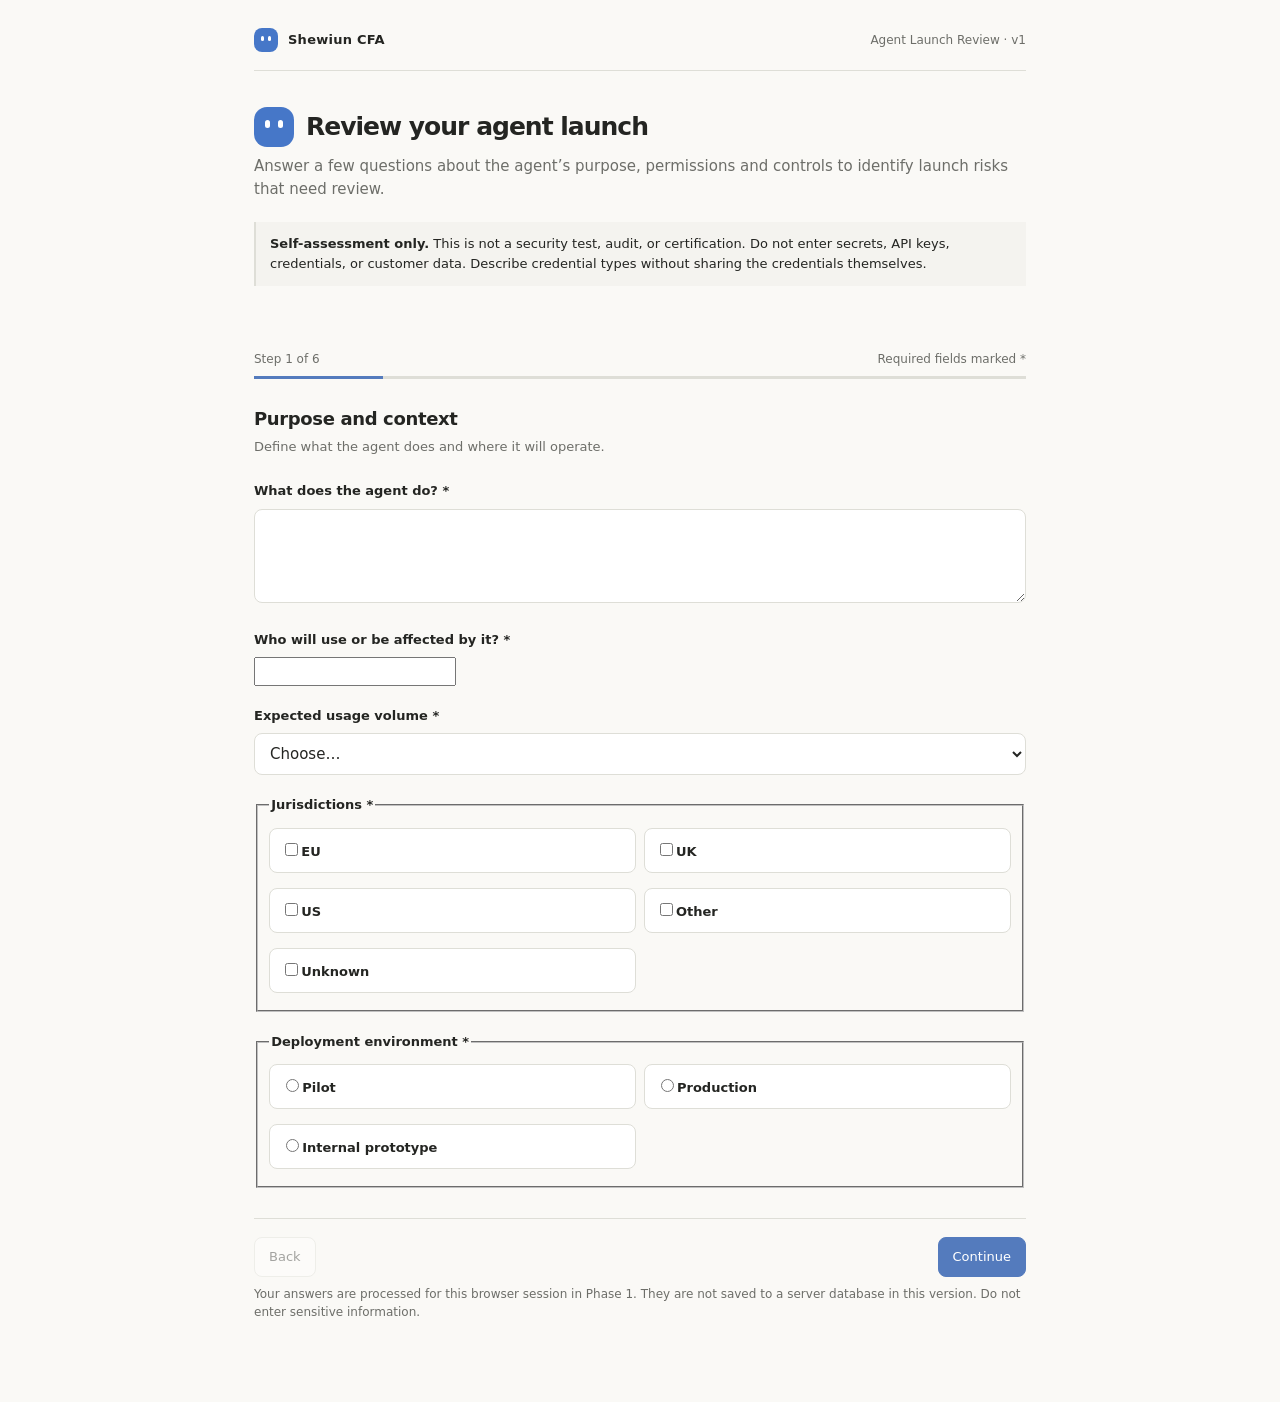
==== static/agent-launch.html @ be4f8603 "Warn review users when results are stored ephemerally" ====
<!doctype html>
<html lang="en">
<head>
<meta charset="utf-8"><meta name="viewport" content="width=device-width,initial-scale=1">
<meta name="robots" content="noindex,nofollow">
<meta name="theme-color" content="#faf9f6">
<title>Agent Launch Review — Shewiun CFA</title>
<style>
:root{color-scheme:light dark;--bg:#faf9f6;--surface:#fff;--surface-2:#f4f3ef;--text:#242522;--muted:#6d6e69;--line:#deded7;--accent:#547bbd;--danger:#9c3939;--radius:10px;--space:4px}
@media(prefers-color-scheme:dark){:root{--bg:#171715;--surface:#20201e;--surface-2:#282825;--text:#f0efe9;--muted:#b5b4ac;--line:#3d3d38;--accent:#8aa9e3;--danger:#f09b9b;color-scheme:dark}}
*{box-sizing:border-box}body{margin:0;background:var(--bg);color:var(--text);font:15px/1.55 Inter,ui-sans-serif,system-ui,-apple-system,sans-serif}button,input,textarea,select{font:inherit}button{cursor:pointer}a{color:inherit}.page{max-width:820px;margin:0 auto;padding:28px 24px 72px}.top{display:flex;align-items:center;justify-content:space-between;border-bottom:1px solid var(--line);padding-bottom:18px}.brand{display:flex;gap:10px;align-items:center;text-decoration:none;font-size:13px;font-weight:600;letter-spacing:.02em}.mark{width:24px;height:24px;border-radius:8px;background:#4677c8;position:relative;display:inline-block}.mark:before,.mark:after{content:"";position:absolute;top:8px;width:3px;height:5px;background:#fff;border-radius:2px}.mark:before{left:7px}.mark:after{right:7px}.top small{color:var(--muted);font-size:12px}.intro{padding:36px 0 24px}.title-row{display:flex;align-items:center;gap:12px}.mascot{width:40px;height:40px;flex:0 0 auto;background:#4677c8;border-radius:13px;position:relative}.mascot:before,.mascot:after{content:"";position:absolute;top:13px;width:5px;height:8px;background:white;border-radius:4px}.mascot:before{left:11px}.mascot:after{right:11px}h1{font-size:25px;line-height:1.2;letter-spacing:-.04em;font-weight:550;margin:0}p{margin:8px 0;color:var(--muted)}.notice{margin:20px 0;padding:12px 14px;background:var(--surface-2);border-left:2px solid var(--line);font-size:13px}.step-meta{display:flex;justify-content:space-between;gap:12px;color:var(--muted);font-size:12px;margin:20px 0 8px}.track{height:3px;background:var(--line);margin-bottom:26px}.track span{display:block;height:100%;width:16.66%;background:var(--accent);transition:width .16s ease-out}.form-step{display:none}.form-step.active{display:block}.form-step h2{font-size:18px;font-weight:550;letter-spacing:-.02em;margin:0 0 4px}.step-desc{font-size:13px;margin:0 0 24px}.field{margin:0 0 20px}.field label,.field legend{display:block;font-size:13px;font-weight:550;margin-bottom:7px}.required{color:var(--muted);font-size:11px;font-weight:400}.field input[type=text],.field input[type=date],.field textarea,.field select,.tool-row input,.tool-row select{width:100%;border:1px solid var(--line);border-radius:8px;background:var(--surface);color:var(--text);padding:10px 11px;outline:none}.field textarea{min-height:94px;resize:vertical}.field input:focus,.field textarea:focus,.field select:focus,.tool-row input:focus,.tool-row select:focus{border-color:var(--accent);box-shadow:0 0 0 2px color-mix(in srgb,var(--accent) 22%,transparent)}.choices{display:grid;grid-template-columns:repeat(2,minmax(0,1fr));gap:8px}.choice{display:flex;gap:9px;align-items:flex-start;padding:10px 11px;border:1px solid var(--line);border-radius:8px;background:var(--surface);font-size:13px}.choice input{accent-color:var(--accent);margin-top:4px}.hint{font-size:12px;color:var(--muted);margin-top:6px}.tool-row{display:grid;grid-template-columns:1.2fr .8fr 1fr 1fr auto;gap:7px;margin:8px 0}.tool-row button{border:1px solid var(--line);border-radius:8px;background:var(--surface-2);padding:0 10px;color:var(--muted)}.add-tool{border:1px solid var(--line);background:transparent;border-radius:8px;padding:8px 12px;font-size:13px}.actions{display:flex;justify-content:space-between;gap:10px;border-top:1px solid var(--line);padding-top:18px;margin-top:30px}.btn{border:1px solid var(--line);border-radius:8px;padding:9px 14px;background:var(--surface);color:var(--text);font-size:13px}.btn.primary{background:var(--accent);border-color:var(--accent);color:white}.btn:disabled{opacity:.4;cursor:not-allowed}.result{margin-top:24px}.result h2{font-size:19px}.finding{padding:14px 0;border-bottom:1px solid var(--line)}.finding h3{font-size:14px;font-weight:600;margin:0}.severity{display:inline-block;margin-right:8px;text-transform:uppercase;font:11px ui-monospace,monospace;color:var(--muted)}.severity.critical,.severity.high{color:var(--danger)}.finding p{font-size:13px}.smallprint{font-size:12px}.warning{color:var(--danger);font-size:12px;margin-top:8px}.hidden{display:none!important}:focus-visible{outline:2px solid var(--accent);outline-offset:3px}@media(max-width:640px){.page{padding:18px 16px 48px}.choices{grid-template-columns:1fr}.tool-row{grid-template-columns:1fr 1fr}.tool-row button{min-height:38px}h1{font-size:22px}}@media(prefers-reduced-motion:reduce){*,*:before,*:after{transition:none!important;animation:none!important}}

.memo-section{padding:18px 0;border-top:1px solid var(--line,#dedbd5);margin-top:10px}
.memo-section h3{font-size:16px;font-weight:600;margin:0 0 10px}
.memo-section p,.memo-section li{line-height:1.65}
.memo-section details{padding:10px 0;border-top:1px solid var(--line,#dedbd5)}
.memo-section summary{cursor:pointer;font-weight:500}
.verdict{font-size:19px;padding:14px 0;border-bottom:1px solid var(--line,#dedbd5)}
#result input[readonly]{width:100%;margin-top:6px}
</style>
</head>
<body>
<main class="page">
<header class="top"><a class="brand" href="/"><span class="mark" aria-hidden="true"></span><span>Shewiun CFA</span></a><small>Agent Launch Review · v1</small></header>
<section class="intro">
<div class="title-row"><span class="mascot" aria-hidden="true"></span><h1>Review your agent launch</h1></div>
<p>Answer a few questions about the agent’s purpose, permissions and controls to identify launch risks that need review.</p>
<div class="notice"><strong>Self-assessment only.</strong> This is not a security test, audit, or certification. Do not enter secrets, API keys, credentials, or customer data. Describe credential types without sharing the credentials themselves.</div>
</section>
<div class="step-meta"><span id="step-label">Step 1 of 6</span><span>Required fields marked *</span></div><div class="track"><span id="progress"></span></div>
<form id="review-form" novalidate>
<section class="form-step active" data-step="0"><h2>Purpose and context</h2><p class="step-desc">Define what the agent does and where it will operate.</p>
<div class="field"><label for="purpose">What does the agent do? *</label><textarea id="purpose" name="purpose" required maxlength="2000"></textarea></div>
<div class="field"><label for="user_group">Who will use or be affected by it? *</label><input id="user_group" name="user_group" required maxlength="500"></div>
<div class="field"><label for="volume">Expected usage volume *</label><select id="volume" name="volume" required><option value="">Choose…</option><option>Low (under 100 actions/day)</option><option>Medium (100–10,000 actions/day)</option><option>High (over 10,000 actions/day)</option><option>Unknown</option></select></div>
<div class="field"><fieldset><legend>Jurisdictions *</legend><div class="choices"><label class="choice"><input type="checkbox" name="jurisdictions" value="EU">EU</label><label class="choice"><input type="checkbox" name="jurisdictions" value="UK">UK</label><label class="choice"><input type="checkbox" name="jurisdictions" value="US">US</label><label class="choice"><input type="checkbox" name="jurisdictions" value="Other">Other</label><label class="choice"><input type="checkbox" name="jurisdictions" value="Unknown">Unknown</label></div></fieldset></div>
<div class="field"><fieldset><legend>Deployment environment *</legend><div class="choices"><label class="choice"><input type="radio" name="environment" value="Pilot" required>Pilot</label><label class="choice"><input type="radio" name="environment" value="Production" required>Production</label><label class="choice"><input type="radio" name="environment" value="Internal prototype" required>Internal prototype</label></div></fieldset></div>
</section>
<section class="form-step" data-step="1"><h2>Tools and permissions</h2><p class="step-desc">List each tool or API the agent can call. Do not include secret values.</p><div class="field"><label>Tools and APIs *</label><div id="tool-list"></div><button type="button" class="add-tool" id="add-tool">+ Add tool</button><p class="hint">Access means read, write, or read/write. Describe scope, credential type and any spending/amount limit.</p></div></section>
<section class="form-step" data-step="2"><h2>Business actions</h2><p class="step-desc">Select actions the agent could perform directly or through connected tools.</p><div class="field"><fieldset><legend>Possible actions *</legend><div class="choices"><label class="choice"><input type="checkbox" name="business_actions" value="Payments">Payments</label><label class="choice"><input type="checkbox" name="business_actions" value="Refunds">Refunds</label><label class="choice"><input type="checkbox" name="business_actions" value="Account or limit changes">Account or limit changes</label><label class="choice"><input type="checkbox" name="business_actions" value="Data export">Data export</label><label class="choice"><input type="checkbox" name="business_actions" value="Messages to customers">Messages to customers</label><label class="choice"><input type="checkbox" name="business_actions" value="Other external write action">Other external write action</label><label class="choice"><input type="checkbox" name="business_actions" value="No external or irreversible actions">No external or irreversible actions</label></div></fieldset></div></section>
<section class="form-step" data-step="3"><h2>Controls today</h2><p class="step-desc">Select only controls that are implemented and tested today.</p><div class="field"><fieldset><legend>Implemented controls *</legend><div class="choices"><label class="choice"><input type="checkbox" name="controls" value="Human approval before consequential actions">Human approval before consequential actions</label><label class="choice"><input type="checkbox" name="controls" value="Rate or amount limits">Rate or amount limits</label><label class="choice"><input type="checkbox" name="controls" value="Tool/API allowlists">Tool/API allowlists</label><label class="choice"><input type="checkbox" name="controls" value="Agent identity separate from user identity">Agent identity separate from user identity</label><label class="choice"><input type="checkbox" name="controls" value="Kill switch">Kill switch</label><label class="choice"><input type="checkbox" name="controls" value="Audit logging">Audit logging</label><label class="choice"><input type="checkbox" name="controls" value="Monitoring and alerts">Monitoring and alerts</label><label class="choice"><input type="checkbox" name="controls" value="Named incident response owner">Named incident response owner</label><label class="choice"><input type="checkbox" name="controls" value="None of these">None of these</label><label class="choice"><input type="checkbox" name="controls" value="Unknown">Unknown</label></div></fieldset></div></section>
<section class="form-step" data-step="4"><h2>Inputs and trust boundaries</h2><p class="step-desc">Untrusted content can affect decisions even when it comes from a familiar system.</p>
<div class="field"><fieldset><legend>Untrusted inputs reaching the agent *</legend><div class="choices"><label class="choice"><input type="checkbox" name="untrusted_inputs" value="Emails">Emails</label><label class="choice"><input type="checkbox" name="untrusted_inputs" value="Web content">Web content</label><label class="choice"><input type="checkbox" name="untrusted_inputs" value="Tickets">Tickets</label><label class="choice"><input type="checkbox" name="untrusted_inputs" value="Documents">Documents</label><label class="choice"><input type="checkbox" name="untrusted_inputs" value="Tool/API outputs">Tool/API outputs</label><label class="choice"><input type="checkbox" name="untrusted_inputs" value="User prompts">User prompts</label><label class="choice"><input type="checkbox" name="untrusted_inputs" value="None">None</label><label class="choice"><input type="checkbox" name="untrusted_inputs" value="Unknown">Unknown</label></div></fieldset></div>
<div class="field"><label for="prompt_injection_mitigations">What mitigations exist for prompt injection?</label><textarea id="prompt_injection_mitigations" name="prompt_injection_mitigations" maxlength="1500"></textarea></div>
<div class="field"><fieldset><legend>Are untrusted inputs isolated from tool instructions and permissions? *</legend><div class="choices"><label class="choice"><input type="radio" name="isolation" value="Yes" required>Yes</label><label class="choice"><input type="radio" name="isolation" value="Partially" required>Partially</label><label class="choice"><input type="radio" name="isolation" value="No" required>No</label><label class="choice"><input type="radio" name="isolation" value="Unknown" required>Unknown</label></div></fieldset></div>
<div class="field"><fieldset><legend>Does the system chain multiple agents or tools? *</legend><div class="choices"><label class="choice"><input type="radio" name="multi_agent_chaining" value="Yes" required>Yes</label><label class="choice"><input type="radio" name="multi_agent_chaining" value="No" required>No</label><label class="choice"><input type="radio" name="multi_agent_chaining" value="Unknown" required>Unknown</label></div></fieldset></div>
</section>
<section class="form-step" data-step="5"><h2>Launch decision</h2><p class="step-desc">Capture the decision owner, timing and unresolved concerns.</p>
<div class="field"><label for="planned_launch">Planned launch date</label><input type="date" id="planned_launch" name="planned_launch"></div>
<div class="field"><label for="approver">Who owns the launch decision? *</label><input id="approver" name="approver" required maxlength="300"></div>
<div class="field"><label for="failure_cost">What could failure cost? *</label><select id="failure_cost" name="failure_cost" required><option value="">Choose…</option><option>Low / easily reversible</option><option>Moderate business impact</option><option>High financial, customer, or operational impact</option><option>Unknown</option></select></div>
<div class="field"><label for="concerns">Open concerns</label><textarea id="concerns" name="concerns" maxlength="2000"></textarea></div>
</section>
<div id="form-error" class="warning" role="alert"></div>
<div class="actions" id="form-actions"><button type="button" class="btn" id="back" disabled>Back</button><button type="button" class="btn primary" id="next">Continue</button></div>
</form>
<section id="result" class="result hidden" aria-live="polite"></section>
<p class="smallprint">Your answers are processed for this browser session in Phase 1. They are not saved to a server database in this version. Do not enter sensitive information.</p>
</main>
<script>
const form=document.querySelector("#review-form"),steps=[...document.querySelectorAll(".form-step")],progress=document.querySelector("#progress"),stepLabel=document.querySelector("#step-label"),errorBox=document.querySelector("#form-error");let current=0;
const sensitivePattern=/(sk-[A-Za-z0-9_-]{16,}|AKIA[0-9A-Z]{16}|gh[pousr]_[A-Za-z0-9]{20,}|-----BEGIN (?:RSA |EC |OPENSSH )?PRIVATE KEY-----|api[_ -]?key\s*[:=]\s*\S{12,})/i;
function textValues(){return [...form.querySelectorAll("input[type=text],textarea")].map(x=>x.value).join("\n")}
function hasSensitivePattern(){return sensitivePattern.test(textValues())}
function validateStep(){errorBox.textContent="";if(hasSensitivePattern()){errorBox.textContent="This looks like a secret or API key. Remove it and describe the credential type instead.";return false}const step=steps[current];for(const el of step.querySelectorAll("input,textarea,select")){if(el.required&&el.type!=="checkbox"&&!el.value.trim()){el.focus();errorBox.textContent="Complete the required fields before continuing.";return false}}for(const name of ["jurisdictions","business_actions","controls","untrusted_inputs"]){const group=step.querySelectorAll('[name="'+name+'"]');if(group.length&&step.contains(group[0])&&!form.querySelector('[name="'+name+'"]:checked')){errorBox.textContent="Select at least one option for each required checklist.";return false}}if(current===1&&!collectTools().length){errorBox.textContent="Add at least one tool or API, or add a row named “No tools yet” with read access.";return false}return true}
function showStep(){steps.forEach((s,i)=>s.classList.toggle("active",i===current));stepLabel.textContent="Step "+(current+1)+" of "+steps.length;progress.style.width=((current+1)/steps.length*100)+"%";document.querySelector("#back").disabled=current===0;document.querySelector("#next").textContent=current===steps.length-1?"Review answers":"Continue";errorBox.textContent="";window.scrollTo({top:0,behavior:"smooth"})}
function collectTools(){return [...document.querySelectorAll(".tool-row")].map(row=>({name:row.querySelector('[data-key=name]').value.trim(),access:row.querySelector('[data-key=access]').value,scope:row.querySelector('[data-key=scope]').value.trim(),credentials:row.querySelector('[data-key=credentials]').value.trim(),limits:row.querySelector('[data-key=limits]').value.trim()})).filter(t=>t.name)}
function addTool(){const row=document.createElement("div");row.className="tool-row";row.innerHTML='<input data-key="name" aria-label="Tool name" placeholder="Tool / API name"><select data-key="access" aria-label="Access mode"><option>read</option><option>write</option><option>read/write</option></select><input data-key="scope" aria-label="Scope" placeholder="Scope"><input data-key="credentials" aria-label="Credential type" placeholder="Credential type"><button type="button" aria-label="Remove tool">×</button>';row.querySelector("button").addEventListener("click",()=>row.remove());document.querySelector("#tool-list").append(row)}
function collectAnswers(){const fd=new FormData(form),out={};for(const [key,value] of fd.entries()){if(key==="tool-list")continue;if(key in out){if(!Array.isArray(out[key]))out[key]=[out[key]];out[key].push(value)}else out[key]=value}out.tools=collectTools();return out}
function renderResult(data){
 const host=document.querySelector("#result");host.classList.remove("hidden");form.classList.add("hidden");document.querySelector(".step-meta").classList.add("hidden");document.querySelector(".track").classList.add("hidden");
 const memo=data.decision||null,findings=data.findings||data.deterministic?.findings||[],perspectives=data.perspectives||{};
 const section=(title,body)=>'<section class="memo-section"><h3>'+escapeHtml(title)+'</h3>'+body+'</section>';
 const list=(items)=>Array.isArray(items)&&items.length?'<ul>'+items.map(x=>'<li>'+escapeHtml(typeof x==="string"?x:(x.step||x.claim||x.title||JSON.stringify(x)))+'</li>').join("")+'</ul>':'<p class="smallprint">No verified content provided.</p>';
 let html='<h2>'+(memo?'Agent Launch Review memo':'Rule-based review preview')+'</h2>';
 if(memo){
  html+='<p class="verdict"><strong>Preliminary verdict: '+escapeHtml(memo.verdict||'Review required')+'</strong></p>';
  html+='<p>'+escapeHtml(memo.recommendation||memo.rationale||'')+'</p>';
  html+='<div class="notice"><strong>Self-assessment only.</strong> '+escapeHtml(data.disclaimer||'This is not a security test, audit, or certification.')+'</div>';
  if(!data.model_configured)html+='<div class="warning">No model review was completed. The memo uses deterministic rules only; no model-generated perspectives or synthesis are included.</div>';if(data.storage_durable===false)html+='<div class="warning">Temporary storage: this deployment cannot guarantee that the result survives an instance restart. Private sharing is disabled until persistent storage is configured.</div>';
  html+=section('Key findings',findings.length?findings.map(f=>'<article class="finding"><h3><span class="severity '+escapeHtml(f.severity)+'">'+escapeHtml(f.severity)+'</span>'+escapeHtml(f.title)+'</h3><p>'+escapeHtml(f.detail)+'</p><p class="smallprint">Triggered by: '+escapeHtml(f.triggered_by?.field||'Unknown')+' · '+escapeHtml(JSON.stringify(f.triggered_by?.answer??'Not provided'))+'</p></article>').join(''):'<p>No deterministic rule findings were triggered. This is not a launch approval.</p>');
  html+=section('Rationale','<p>'+escapeHtml(memo.rationale||memo.recommendation||'')+'</p>');
  html+=section('Options considered',list(memo.options_considered||memo.options));
  html+=section('Assumptions ledger',list((memo.assumptions_ledger||memo.assumptions||[]).map(a=>typeof a==='string'?a:(a.status+': '+a.claim+' (basis: '+(a.basis_field||'Unknown')+')'))));
  html+=section('Next steps',list(memo.next_steps));
  html+=section('Pre-mortem','<p>'+escapeHtml(memo.premortem||'Not available.')+'</p>');
  html+=section('Kill criteria',list(memo.kill_criteria));
  html+=section('What would change the recommendation',list(memo.what_would_change_recommendation));
  html+=section('Open questions',list(memo.open_questions));
  html+=section('Confidence','<p>'+escapeHtml(memo.confidence?.level||'Not assessed')+' — '+escapeHtml(memo.confidence?.justification||'No model confidence assessment available.')+'</p>');
  if(Object.keys(perspectives).length)html+=section('Independent perspectives',Object.entries(perspectives).map(([role,p])=>'<details><summary>'+escapeHtml(role)+'</summary><p>'+escapeHtml(p.summary||'')+'</p>'+list(p.recommendations||[])+'</details>').join(''));
  html+='<p class="smallprint">Playbook '+escapeHtml(data.playbook_version||'1.0.0')+' · '+escapeHtml(data.created_at||'')+' · Model: '+escapeHtml(data.model||'Not used')+'</p>';
  if(data.share_url)html+='<p><label>Private read-only link</label><input readonly value="'+escapeHtml(location.origin+data.share_url)+'" onclick="this.select()"></p>';
 }else{
  html+='<p>'+escapeHtml(data.preliminary_status||'')+'</p><div class="notice"><strong>Self-assessment only.</strong> '+escapeHtml(data.disclaimer||'This is not a security test, audit, or certification.')+'</div><p>'+escapeHtml(data.finding_count||0)+' deterministic finding(s)</p>';
  html+=findings.map(f=>'<article class="finding"><h3><span class="severity '+escapeHtml(f.severity)+'">'+escapeHtml(f.severity)+'</span>'+escapeHtml(f.title)+'</h3><p>'+escapeHtml(f.detail)+'</p></article>').join('');
 }
 html+='<div class="actions"><button class="btn" id="edit-answers">Edit answers</button><button class="btn primary" id="start-over">Start over</button></div>';
 host.innerHTML=html;
 const edit=document.querySelector("#edit-answers");if(edit)edit.onclick=()=>{host.classList.add("hidden");form.classList.remove("hidden");document.querySelector(".step-meta").classList.remove("hidden");document.querySelector(".track").classList.remove("hidden");showStep()};
 const reset=document.querySelector("#start-over");if(reset)reset.onclick=()=>location.href="/review/agent-launch";
}
function escapeHtml(v){return String(v??"").replace(/[&<>"']/g,c=>({"&":"&amp;","<":"&lt;",">":"&gt;",'"':"&quot;","'":"&#39;"}[c]))}
const resultToken=location.pathname.match(/\/review\/agent-launch\/result\/([a-f0-9]{32,})$/);if(resultToken){form.classList.add("hidden");document.querySelector(".step-meta").classList.add("hidden");document.querySelector(".track").classList.add("hidden");document.querySelector("#result").classList.remove("hidden");document.querySelector("#result").textContent="Loading saved review…";fetch("/api/review/agent-launch/result/"+resultToken[1]).then(async r=>{const d=await r.json();if(!r.ok)throw new Error(d.detail||"Review not found");renderResult(d)}).catch(e=>{document.querySelector("#result").textContent=e.message})}
document.querySelector("#add-tool").addEventListener("click",addTool);addTool();document.querySelector("#back").addEventListener("click",()=>{if(current>0){current--;showStep()}});document.querySelector("#next").addEventListener("click",async()=>{if(!validateStep())return;if(current<steps.length-1){current++;showStep();return}const answers=collectAnswers();document.querySelector("#next").disabled=true;document.querySelector("#next").textContent="Checking answers…";try{const response=await fetch("/api/review/agent-launch/assess",{method:"POST",headers:{"Content-Type":"application/json"},body:JSON.stringify({answers})});const data=await response.json();if(!response.ok)throw new Error(data.detail||"Could not assess answers");renderResult(data);if(data.share_url)history.replaceState({}, "", data.share_url)}catch(e){errorBox.textContent=e.message||"Could not assess answers."}finally{document.querySelector("#next").disabled=false;document.querySelector("#next").textContent="Review answers"}});
</script>
</body></html>
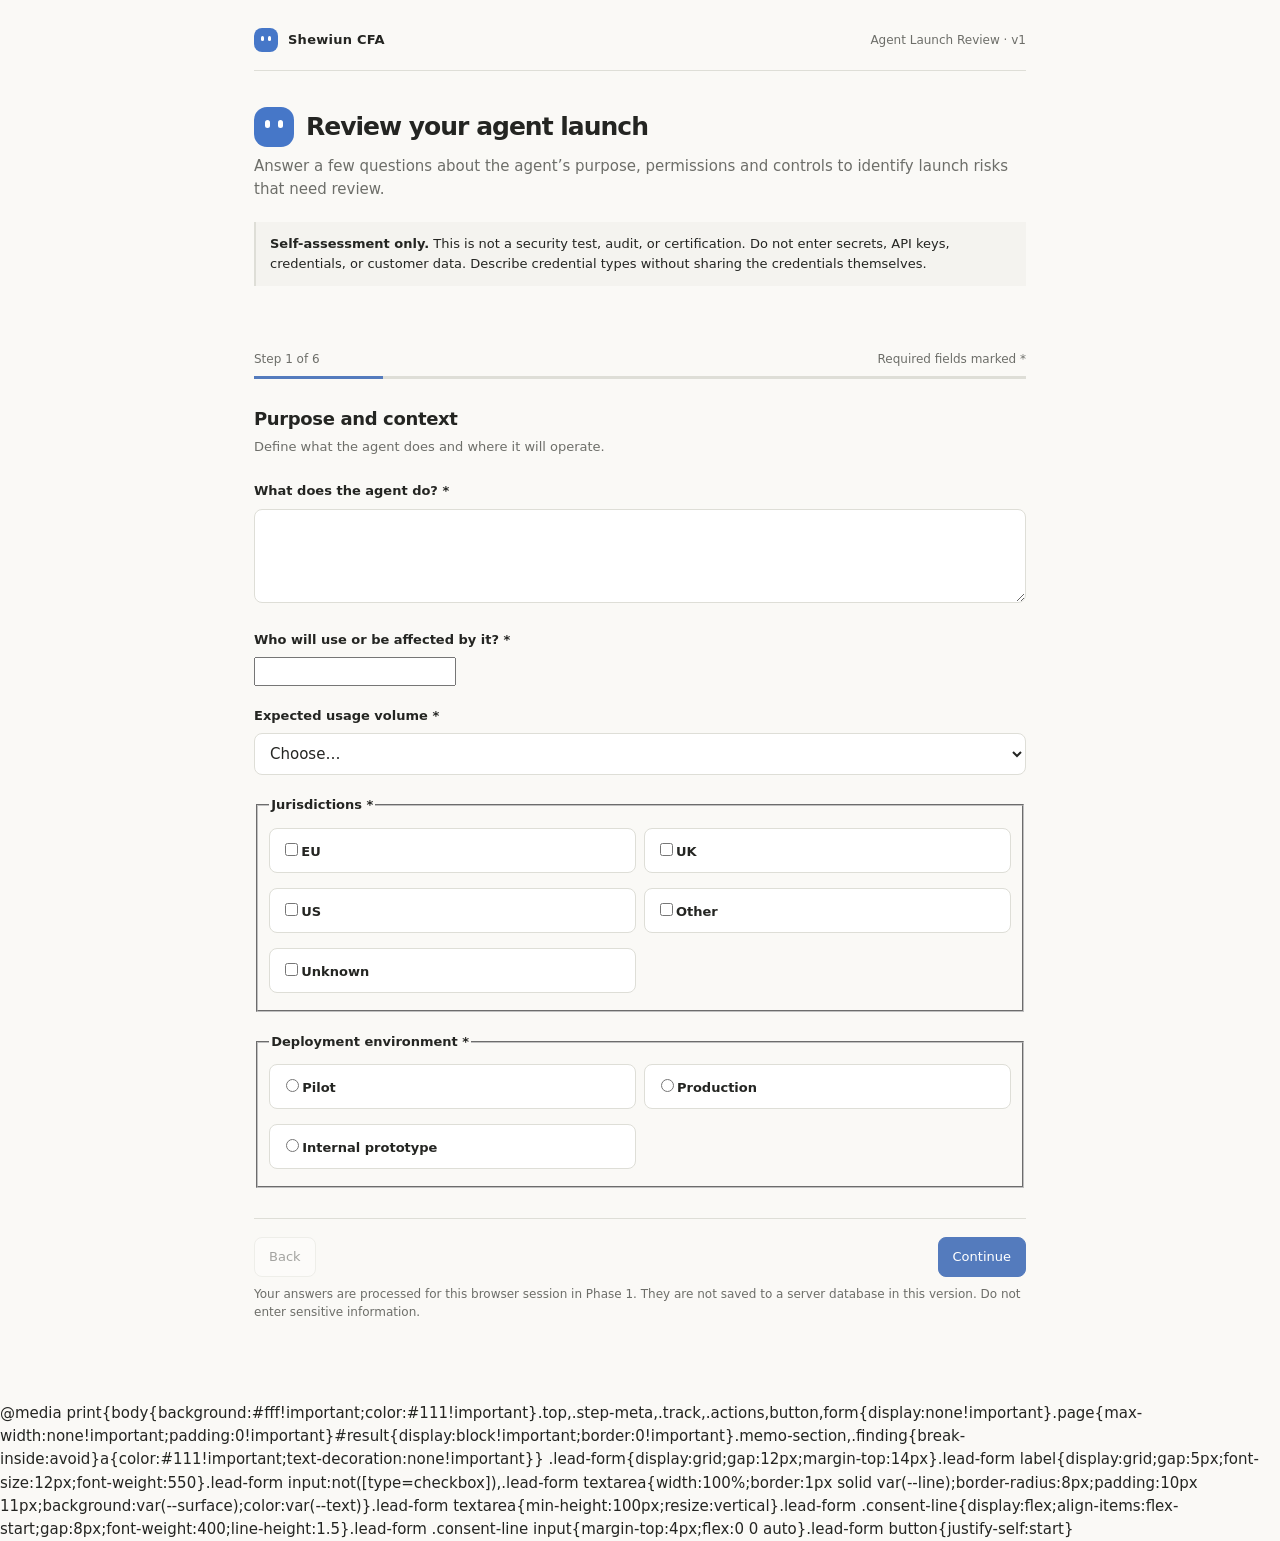
==== commit 91fe791f: "Add memo PDF print, consent-based email unlock, and Authorization Test request forms" ====
--- a/static/agent-launch.html
+++ b/static/agent-launch.html
@@ -91,6 +91,17 @@
   if(Object.keys(perspectives).length)html+=section('Independent perspectives',Object.entries(perspectives).map(([role,p])=>'<details><summary>'+escapeHtml(role)+'</summary><p>'+escapeHtml(p.summary||'')+'</p>'+list(p.recommendations||[])+'</details>').join(''));
   html+='<p class="smallprint">Playbook '+escapeHtml(data.playbook_version||'1.0.0')+' · '+escapeHtml(data.created_at||'')+' · Model: '+escapeHtml(data.model||'Not used')+'</p>';
   if(data.share_url)html+='<p><label>Private read-only link</label><input readonly value="'+escapeHtml(location.origin+data.share_url)+'" onclick="this.select()"></p>';
+  if(data.share_url){
+   const token=data.share_url.split("/").pop();
+   if(data.lead_required){
+    const privacy=data.privacy_notice_url?'<a href="'+escapeHtml(data.privacy_notice_url)+'" target="_blank" rel="noopener noreferrer">Privacy notice</a>':'';
+    html+=section('Unlock the full memo','<p>Enter your email to unlock the full decision memo. Your email is stored with this review for up to 90 days. '+privacy+'</p><form id="lead-unlock-form" data-token="'+escapeHtml(token)+'" class="lead-form"><label>Email address<input name="email" type="email" required maxlength="254" autocomplete="email"></label><label class="consent-line"><input name="consent" type="checkbox" required> I consent to storing this email with the review to unlock the memo.</label><button class="btn primary" type="submit">Unlock memo</button><p id="lead-error" class="warning hidden" role="alert"></p></form><p class="smallprint">No email is sent automatically. You can continue using the deterministic preview without providing an email.</p>');
+   }else if(memo){
+    html+=section('Request a SHEWIUN Authorization Test','<p>Request a separate, scoped authorization test. This form records a request; it does not run a test or certify the agent. '+(data.privacy_notice_url?'<a href="'+escapeHtml(data.privacy_notice_url)+'" target="_blank" rel="noopener noreferrer">Privacy notice</a>':'')+'</p><form id="authorization-test-form" data-token="'+escapeHtml(token)+'" class="lead-form"><label>Name<input name="name" required maxlength="160" autocomplete="name"></label><label>Work email<input name="email" type="email" required maxlength="254" autocomplete="email"></label><label>Company (optional)<input name="company" maxlength="200" autocomplete="organization"></label><label>Role<input name="role" required maxlength="160"></label><label>Agent and test scope<textarea name="use_case" required minlength="10" maxlength="3000" placeholder="Describe the agent, tools, intended environment, and scope you want tested."></textarea></label><label class="consent-line"><input name="consent" type="checkbox" required> I agree to be contacted about this request and understand request data is retained for up to 90 days.</label><button class="btn primary" type="submit">Request Authorization Test</button><p id="test-request-status" class="smallprint" role="status"></p></form>');
+   }
+  }
+  if(memo)html+='<div class="actions"><button class="btn" type="button" id="print-memo">Print / Save as PDF</button></div>';
+
  }else{
   html+='<p>'+escapeHtml(data.preliminary_status||'')+'</p><div class="notice"><strong>Self-assessment only.</strong> '+escapeHtml(data.disclaimer||'This is not a security test, audit, or certification.')+'</div><p>'+escapeHtml(data.finding_count||0)+' deterministic finding(s)</p>';
   html+=findings.map(f=>'<article class="finding"><h3><span class="severity '+escapeHtml(f.severity)+'">'+escapeHtml(f.severity)+'</span>'+escapeHtml(f.title)+'</h3><p>'+escapeHtml(f.detail)+'</p></article>').join('');
@@ -98,10 +109,18 @@
  html+='<div class="actions"><button class="btn" id="edit-answers">Edit answers</button><button class="btn primary" id="start-over">Start over</button></div>';
  host.innerHTML=html;
  const edit=document.querySelector("#edit-answers");if(edit)edit.onclick=()=>{host.classList.add("hidden");form.classList.remove("hidden");document.querySelector(".step-meta").classList.remove("hidden");document.querySelector(".track").classList.remove("hidden");showStep()};
+
+ const printButton=document.querySelector("#print-memo");if(printButton)printButton.onclick=()=>window.print();
+ const unlockForm=document.querySelector("#lead-unlock-form");
+ if(unlockForm)unlockForm.onsubmit=async e=>{e.preventDefault();const error=document.querySelector("#lead-error");const button=unlockForm.querySelector('button[type="submit"]');button.disabled=true;try{const response=await fetch("/api/review/agent-launch/unlock",{method:"POST",headers:{"Content-Type":"application/json"},body:JSON.stringify({share_token:unlockForm.dataset.token,email:unlockForm.elements.email.value,consent:unlockForm.elements.consent.checked})});const data=await response.json();if(!response.ok)throw new Error(data.detail||"Could not unlock memo");renderResult(data)}catch(e){error.textContent=e.message;error.classList.remove("hidden")}finally{button.disabled=false}};
+ const testForm=document.querySelector("#authorization-test-form");
+ if(testForm)testForm.onsubmit=async e=>{e.preventDefault();const status=document.querySelector("#test-request-status");const button=testForm.querySelector('button[type="submit"]');button.disabled=true;status.textContent="Submitting request…";try{const response=await fetch("/api/review/agent-launch/authorization-test-request",{method:"POST",headers:{"Content-Type":"application/json"},body:JSON.stringify({share_token:testForm.dataset.token,name:testForm.elements.name.value,email:testForm.elements.email.value,company:testForm.elements.company.value,role:testForm.elements.role.value,use_case:testForm.elements.use_case.value,consent:testForm.elements.consent.checked})});const data=await response.json();if(!response.ok)throw new Error(data.detail||"Could not submit request");status.textContent=data.note||"Request recorded.";testForm.reset()}catch(e){status.textContent=e.message}finally{button.disabled=false}};
  const reset=document.querySelector("#start-over");if(reset)reset.onclick=()=>location.href="/review/agent-launch";
 }
 function escapeHtml(v){return String(v??"").replace(/[&<>"']/g,c=>({"&":"&amp;","<":"&lt;",">":"&gt;",'"':"&quot;","'":"&#39;"}[c]))}
 const resultToken=location.pathname.match(/\/review\/agent-launch\/result\/([a-f0-9]{32,})$/);if(resultToken){form.classList.add("hidden");document.querySelector(".step-meta").classList.add("hidden");document.querySelector(".track").classList.add("hidden");document.querySelector("#result").classList.remove("hidden");document.querySelector("#result").textContent="Loading saved review…";fetch("/api/review/agent-launch/result/"+resultToken[1]).then(async r=>{const d=await r.json();if(!r.ok)throw new Error(d.detail||"Review not found");renderResult(d)}).catch(e=>{document.querySelector("#result").textContent=e.message})}
 document.querySelector("#add-tool").addEventListener("click",addTool);addTool();document.querySelector("#back").addEventListener("click",()=>{if(current>0){current--;showStep()}});document.querySelector("#next").addEventListener("click",async()=>{if(!validateStep())return;if(current<steps.length-1){current++;showStep();return}const answers=collectAnswers();document.querySelector("#next").disabled=true;document.querySelector("#next").textContent="Checking answers…";try{const response=await fetch("/api/review/agent-launch/assess",{method:"POST",headers:{"Content-Type":"application/json"},body:JSON.stringify({answers})});const data=await response.json();if(!response.ok)throw new Error(data.detail||"Could not assess answers");renderResult(data);if(data.share_url)history.replaceState({}, "", data.share_url)}catch(e){errorBox.textContent=e.message||"Could not assess answers."}finally{document.querySelector("#next").disabled=false;document.querySelector("#next").textContent="Review answers"}});
 </script>
-</body></html>+</body></html>
+@media print{body{background:#fff!important;color:#111!important}.top,.step-meta,.track,.actions,button,form{display:none!important}.page{max-width:none!important;padding:0!important}#result{display:block!important;border:0!important}.memo-section,.finding{break-inside:avoid}a{color:#111!important;text-decoration:none!important}}
+.lead-form{display:grid;gap:12px;margin-top:14px}.lead-form label{display:grid;gap:5px;font-size:12px;font-weight:550}.lead-form input:not([type=checkbox]),.lead-form textarea{width:100%;border:1px solid var(--line);border-radius:8px;padding:10px 11px;background:var(--surface);color:var(--text)}.lead-form textarea{min-height:100px;resize:vertical}.lead-form .consent-line{display:flex;align-items:flex-start;gap:8px;font-weight:400;line-height:1.5}.lead-form .consent-line input{margin-top:4px;flex:0 0 auto}.lead-form button{justify-self:start}
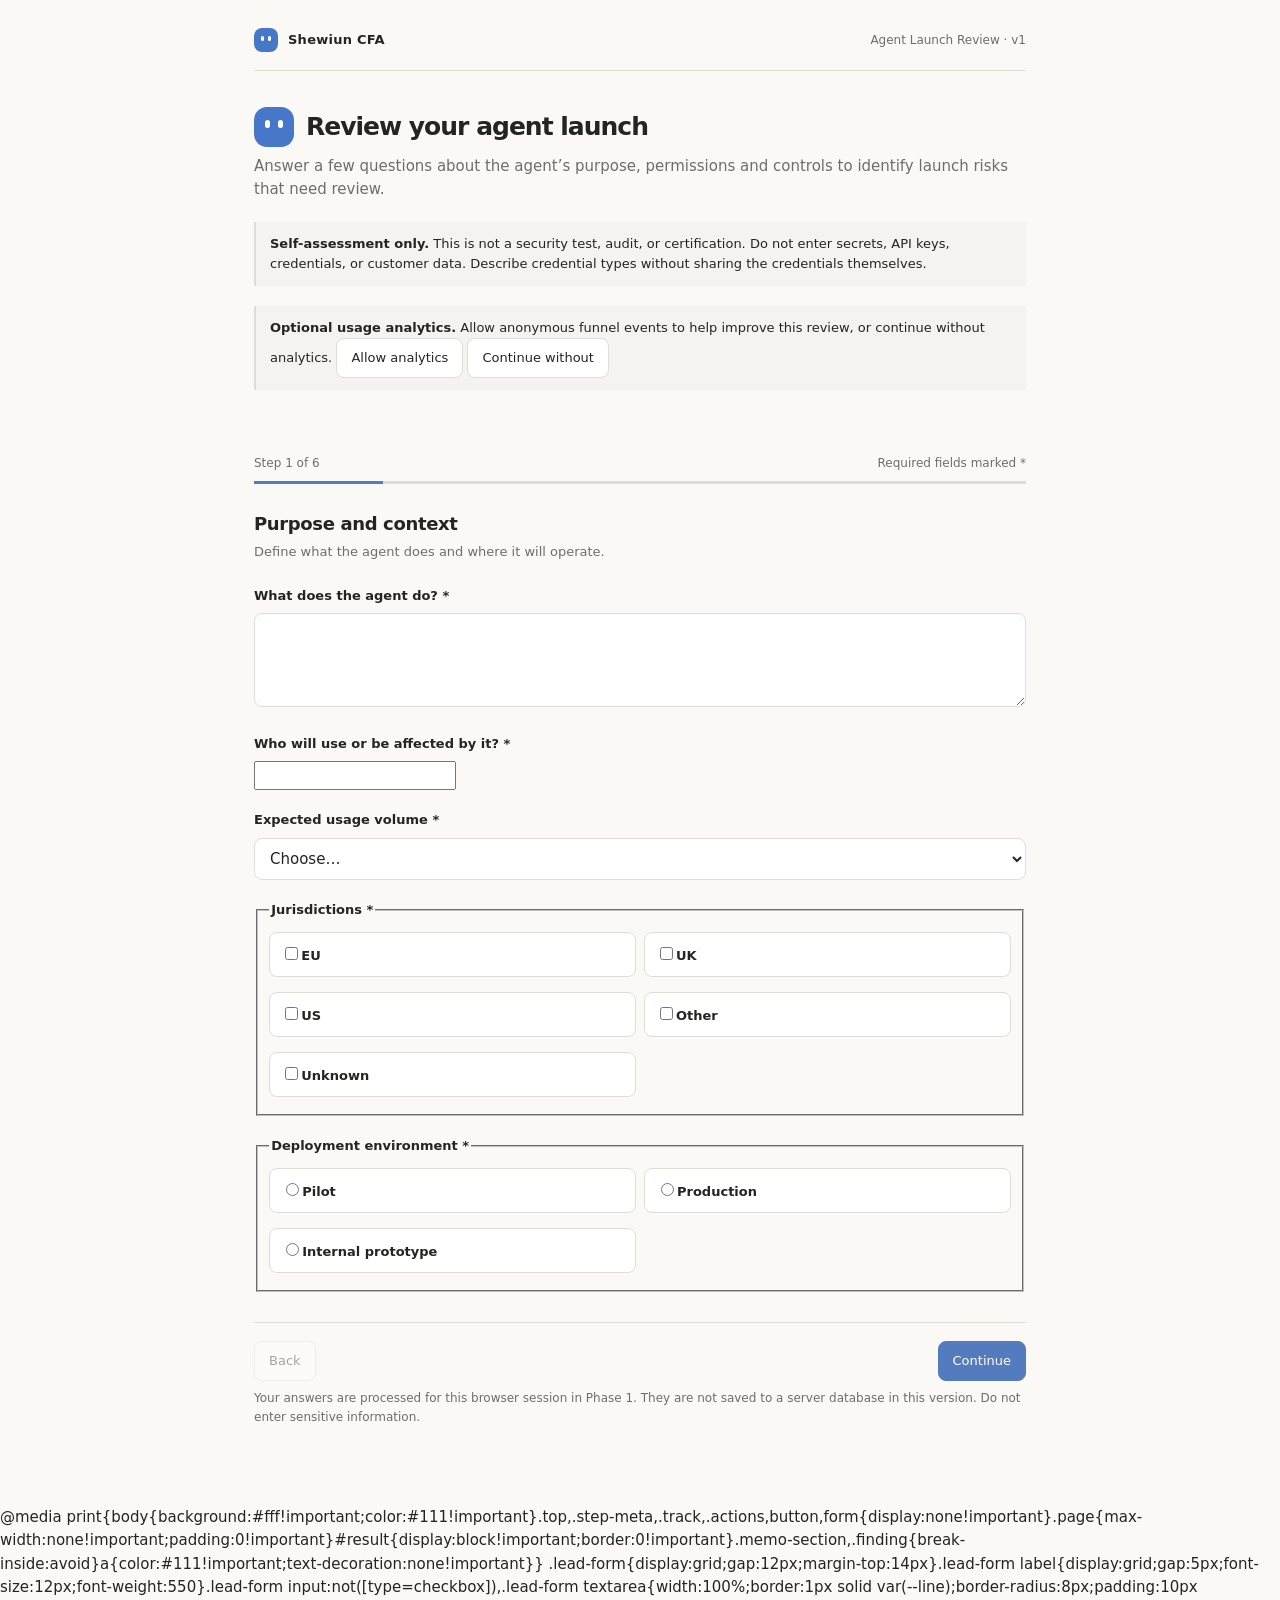
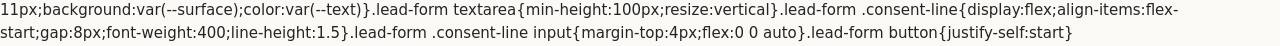
==== commit 0a4c0f41: "Add explicit opt-in for optional review funnel analytics" ====
--- a/static/agent-launch.html
+++ b/static/agent-launch.html
@@ -26,6 +26,7 @@
 <div class="title-row"><span class="mascot" aria-hidden="true"></span><h1>Review your agent launch</h1></div>
 <p>Answer a few questions about the agent’s purpose, permissions and controls to identify launch risks that need review.</p>
 <div class="notice"><strong>Self-assessment only.</strong> This is not a security test, audit, or certification. Do not enter secrets, API keys, credentials, or customer data. Describe credential types without sharing the credentials themselves.</div>
+<div class="notice analytics-consent hidden" id="analytics-consent"><strong>Optional usage analytics.</strong> Allow anonymous funnel events to help improve this review, or continue without analytics. <button type="button" class="btn" id="analytics-allow">Allow analytics</button> <button type="button" class="btn" id="analytics-decline">Continue without</button></div>
 </section>
 <div class="step-meta"><span id="step-label">Step 1 of 6</span><span>Required fields marked *</span></div><div class="track"><span id="progress"></span></div>
 <form id="review-form" novalidate>
@@ -110,16 +111,24 @@
  host.innerHTML=html;
  const edit=document.querySelector("#edit-answers");if(edit)edit.onclick=()=>{host.classList.add("hidden");form.classList.remove("hidden");document.querySelector(".step-meta").classList.remove("hidden");document.querySelector(".track").classList.remove("hidden");showStep()};
 
- const printButton=document.querySelector("#print-memo");if(printButton)printButton.onclick=()=>window.print();
+ const printButton=document.querySelector("#print-memo");if(printButton)printButton.onclick=()=>{trackReviewEvent("pdf_downloaded",{},data.share_url||null);window.print();};
+ if(data.share_url)trackReviewEvent("result_viewed",{},data.share_url);
  const unlockForm=document.querySelector("#lead-unlock-form");
- if(unlockForm)unlockForm.onsubmit=async e=>{e.preventDefault();const error=document.querySelector("#lead-error");const button=unlockForm.querySelector('button[type="submit"]');button.disabled=true;try{const response=await fetch("/api/review/agent-launch/unlock",{method:"POST",headers:{"Content-Type":"application/json"},body:JSON.stringify({share_token:unlockForm.dataset.token,email:unlockForm.elements.email.value,consent:unlockForm.elements.consent.checked})});const data=await response.json();if(!response.ok)throw new Error(data.detail||"Could not unlock memo");renderResult(data)}catch(e){error.textContent=e.message;error.classList.remove("hidden")}finally{button.disabled=false}};
+ if(unlockForm)unlockForm.onsubmit=async e=>{e.preventDefault();trackReviewEvent("cta_clicked",{cta:"unlock_memo"},data.share_url||null);const error=document.querySelector("#lead-error");const button=unlockForm.querySelector('button[type="submit"]');button.disabled=true;try{const response=await fetch("/api/review/agent-launch/unlock",{method:"POST",headers:{"Content-Type":"application/json"},body:JSON.stringify({share_token:unlockForm.dataset.token,email:unlockForm.elements.email.value,consent:unlockForm.elements.consent.checked})});const data=await response.json();if(!response.ok)throw new Error(data.detail||"Could not unlock memo");renderResult(data)}catch(e){error.textContent=e.message;error.classList.remove("hidden")}finally{button.disabled=false}};
  const testForm=document.querySelector("#authorization-test-form");
- if(testForm)testForm.onsubmit=async e=>{e.preventDefault();const status=document.querySelector("#test-request-status");const button=testForm.querySelector('button[type="submit"]');button.disabled=true;status.textContent="Submitting request…";try{const response=await fetch("/api/review/agent-launch/authorization-test-request",{method:"POST",headers:{"Content-Type":"application/json"},body:JSON.stringify({share_token:testForm.dataset.token,name:testForm.elements.name.value,email:testForm.elements.email.value,company:testForm.elements.company.value,role:testForm.elements.role.value,use_case:testForm.elements.use_case.value,consent:testForm.elements.consent.checked})});const data=await response.json();if(!response.ok)throw new Error(data.detail||"Could not submit request");status.textContent=data.note||"Request recorded.";testForm.reset()}catch(e){status.textContent=e.message}finally{button.disabled=false}};
+ if(testForm)testForm.onsubmit=async e=>{e.preventDefault();trackReviewEvent("cta_clicked",{cta:"authorization_test"},data.share_url||null);const status=document.querySelector("#test-request-status");const button=testForm.querySelector('button[type="submit"]');button.disabled=true;status.textContent="Submitting request…";try{const response=await fetch("/api/review/agent-launch/authorization-test-request",{method:"POST",headers:{"Content-Type":"application/json"},body:JSON.stringify({share_token:testForm.dataset.token,name:testForm.elements.name.value,email:testForm.elements.email.value,company:testForm.elements.company.value,role:testForm.elements.role.value,use_case:testForm.elements.use_case.value,consent:testForm.elements.consent.checked})});const data=await response.json();if(!response.ok)throw new Error(data.detail||"Could not submit request");status.textContent=data.note||"Request recorded.";testForm.reset()}catch(e){status.textContent=e.message}finally{button.disabled=false}};
  const reset=document.querySelector("#start-over");if(reset)reset.onclick=()=>location.href="/review/agent-launch";
 }
+function trackReviewEvent(event_name,metadata={},share_url=null){
+ try{if(localStorage.getItem("alr_analytics_consent")!=="yes")return;}catch{return;}
+ const pathToken=location.pathname.split("/").pop();
+ const token=share_url?String(share_url).split("/").pop():(/^[a-f0-9]{64}$/.test(pathToken)?pathToken:null);
+ fetch("/api/review/agent-launch/event",{method:"POST",headers:{"Content-Type":"application/json"},body:JSON.stringify({event_name,share_token:token,metadata,analytics_consent:true})}).catch(()=>{});
+}
+const analyticsBanner=document.querySelector("#analytics-consent");let analyticsChoice=null;try{analyticsChoice=localStorage.getItem("alr_analytics_consent")}catch{}if(!analyticsChoice&&analyticsBanner)analyticsBanner.classList.remove("hidden");document.querySelector("#analytics-allow")?.addEventListener("click",()=>{try{localStorage.setItem("alr_analytics_consent","yes")}catch{}if(analyticsBanner)analyticsBanner.classList.add("hidden");trackReviewEvent("page_view",{})});document.querySelector("#analytics-decline")?.addEventListener("click",()=>{try{localStorage.setItem("alr_analytics_consent","no")}catch{}if(analyticsBanner)analyticsBanner.classList.add("hidden")});if(analyticsChoice==="yes")trackReviewEvent("page_view",{});
 function escapeHtml(v){return String(v??"").replace(/[&<>"']/g,c=>({"&":"&amp;","<":"&lt;",">":"&gt;",'"':"&quot;","'":"&#39;"}[c]))}
 const resultToken=location.pathname.match(/\/review\/agent-launch\/result\/([a-f0-9]{32,})$/);if(resultToken){form.classList.add("hidden");document.querySelector(".step-meta").classList.add("hidden");document.querySelector(".track").classList.add("hidden");document.querySelector("#result").classList.remove("hidden");document.querySelector("#result").textContent="Loading saved review…";fetch("/api/review/agent-launch/result/"+resultToken[1]).then(async r=>{const d=await r.json();if(!r.ok)throw new Error(d.detail||"Review not found");renderResult(d)}).catch(e=>{document.querySelector("#result").textContent=e.message})}
-document.querySelector("#add-tool").addEventListener("click",addTool);addTool();document.querySelector("#back").addEventListener("click",()=>{if(current>0){current--;showStep()}});document.querySelector("#next").addEventListener("click",async()=>{if(!validateStep())return;if(current<steps.length-1){current++;showStep();return}const answers=collectAnswers();document.querySelector("#next").disabled=true;document.querySelector("#next").textContent="Checking answers…";try{const response=await fetch("/api/review/agent-launch/assess",{method:"POST",headers:{"Content-Type":"application/json"},body:JSON.stringify({answers})});const data=await response.json();if(!response.ok)throw new Error(data.detail||"Could not assess answers");renderResult(data);if(data.share_url)history.replaceState({}, "", data.share_url)}catch(e){errorBox.textContent=e.message||"Could not assess answers."}finally{document.querySelector("#next").disabled=false;document.querySelector("#next").textContent="Review answers"}});
+document.querySelector("#add-tool").addEventListener("click",addTool);addTool();document.querySelector("#back").addEventListener("click",()=>{if(current>0){current--;showStep()}});document.querySelector("#next").addEventListener("click",async()=>{if(!validateStep())return;trackReviewEvent("step_completed",{step:current+1});if(current<steps.length-1){current++;showStep();return}const answers=collectAnswers();document.querySelector("#next").disabled=true;document.querySelector("#next").textContent="Checking answers…";try{const response=await fetch("/api/review/agent-launch/assess",{method:"POST",headers:{"Content-Type":"application/json"},body:JSON.stringify({answers})});const data=await response.json();if(!response.ok)throw new Error(data.detail||"Could not assess answers");renderResult(data);if(data.share_url)history.replaceState({}, "", data.share_url)}catch(e){errorBox.textContent=e.message||"Could not assess answers."}finally{document.querySelector("#next").disabled=false;document.querySelector("#next").textContent="Review answers"}});
 </script>
 </body></html>
 @media print{body{background:#fff!important;color:#111!important}.top,.step-meta,.track,.actions,button,form{display:none!important}.page{max-width:none!important;padding:0!important}#result{display:block!important;border:0!important}.memo-section,.finding{break-inside:avoid}a{color:#111!important;text-decoration:none!important}}
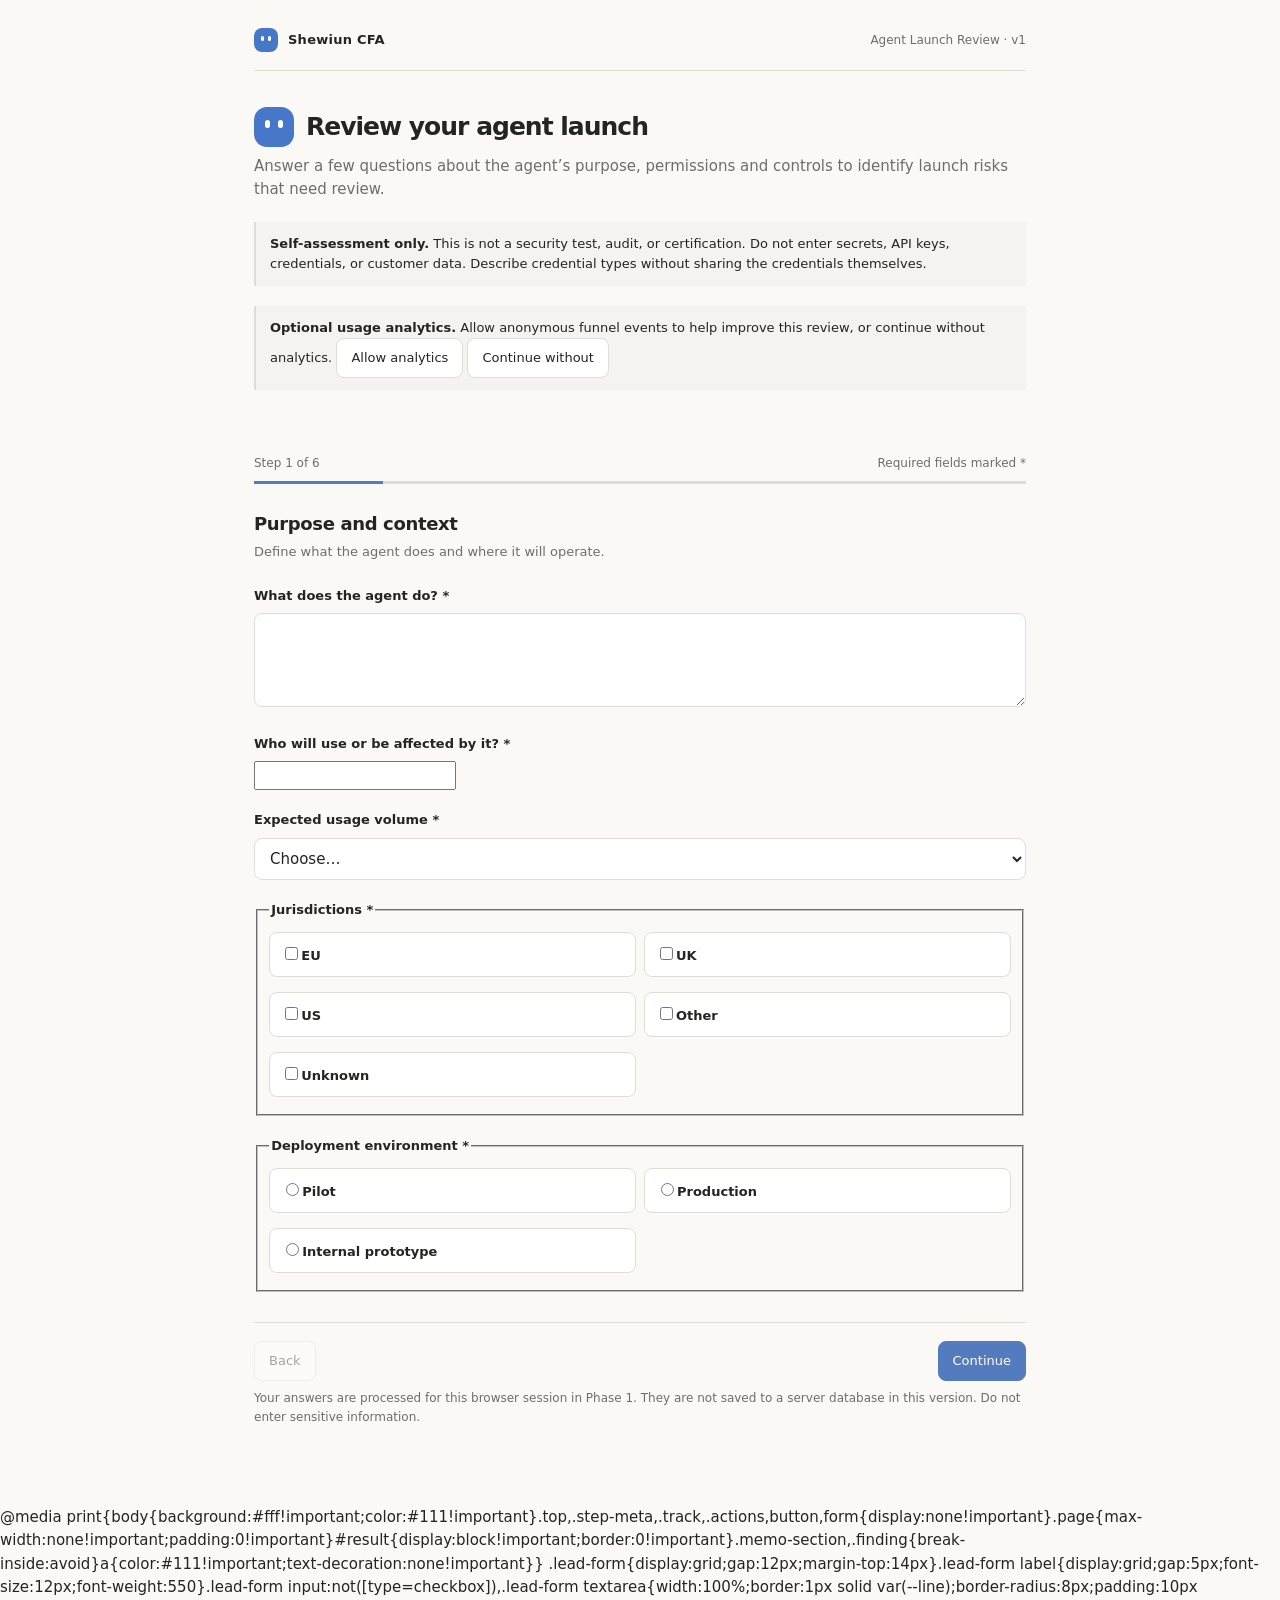
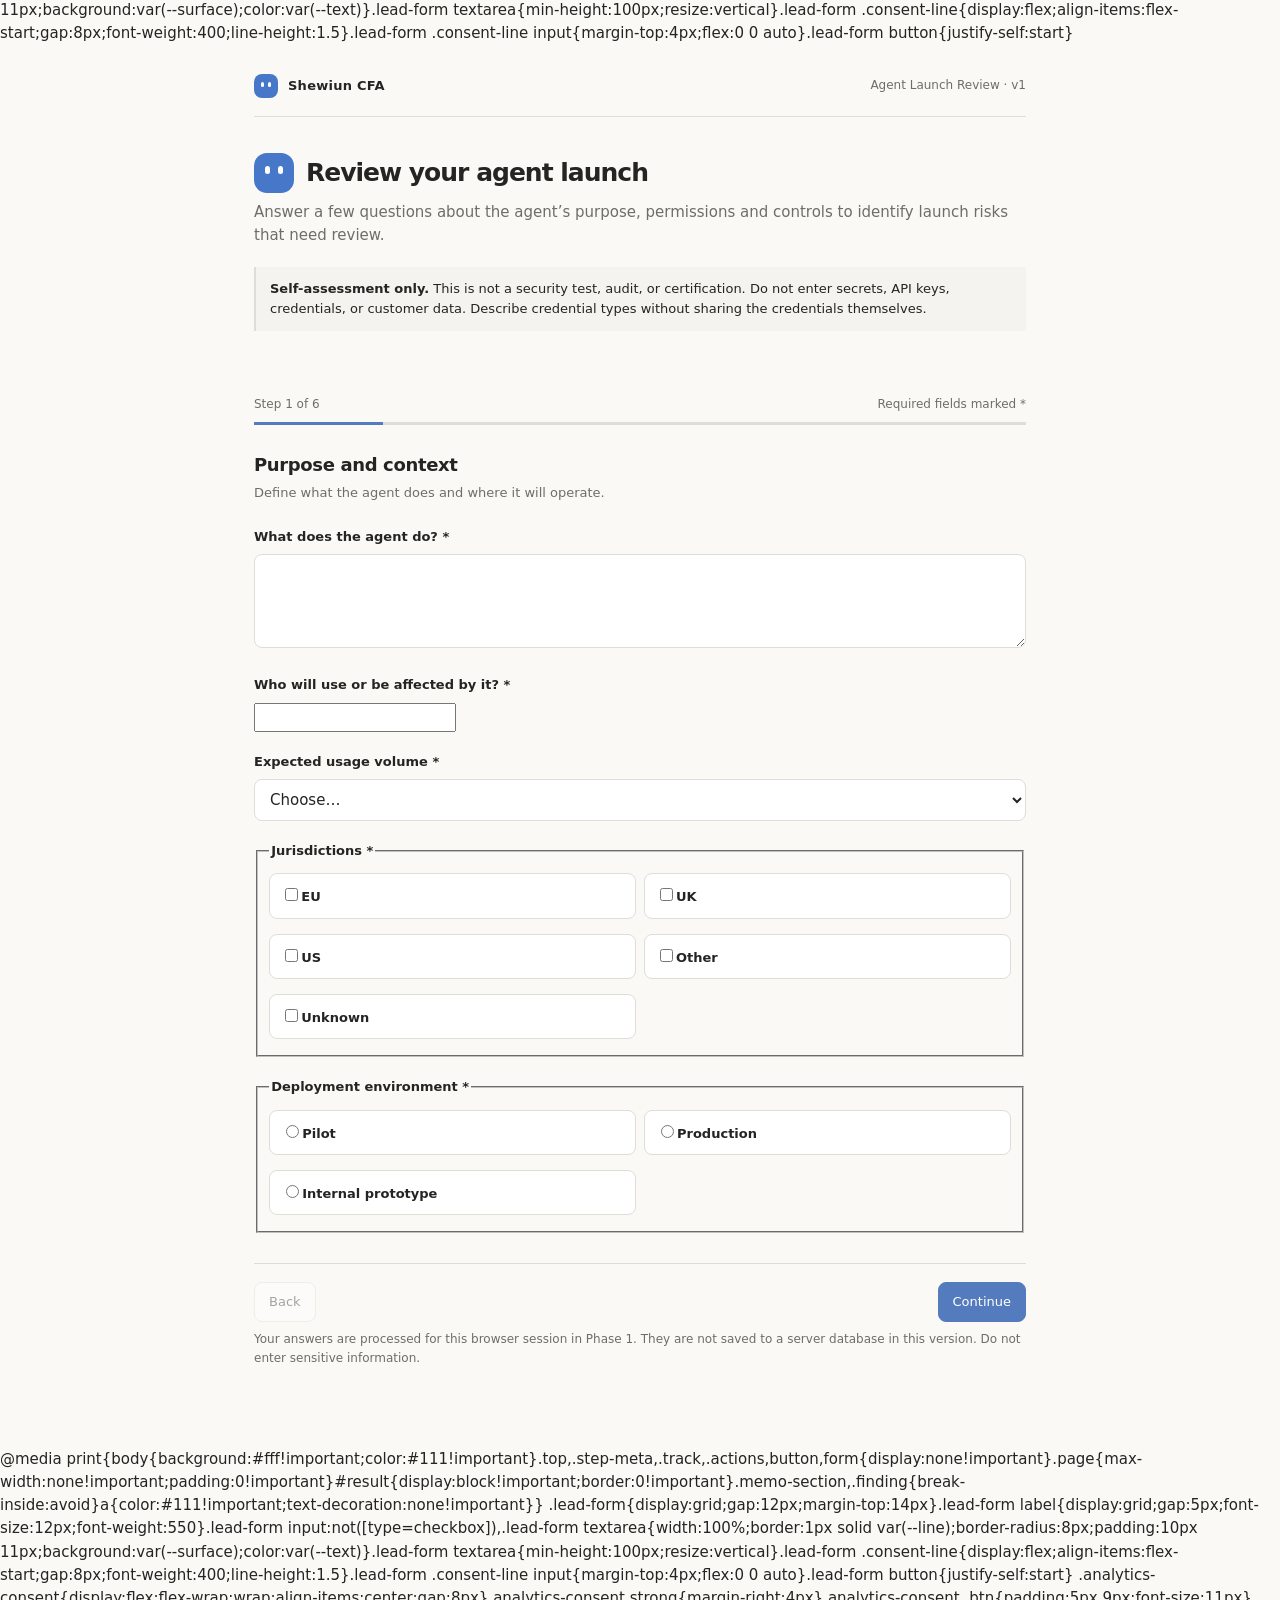
==== commit 248b6126: "Add analytics opt-in styling" ====
--- a/static/agent-launch.html
+++ b/static/agent-launch.html
@@ -133,3 +133,140 @@
 </body></html>
 @media print{body{background:#fff!important;color:#111!important}.top,.step-meta,.track,.actions,button,form{display:none!important}.page{max-width:none!important;padding:0!important}#result{display:block!important;border:0!important}.memo-section,.finding{break-inside:avoid}a{color:#111!important;text-decoration:none!important}}
 .lead-form{display:grid;gap:12px;margin-top:14px}.lead-form label{display:grid;gap:5px;font-size:12px;font-weight:550}.lead-form input:not([type=checkbox]),.lead-form textarea{width:100%;border:1px solid var(--line);border-radius:8px;padding:10px 11px;background:var(--surface);color:var(--text)}.lead-form textarea{min-height:100px;resize:vertical}.lead-form .consent-line{display:flex;align-items:flex-start;gap:8px;font-weight:400;line-height:1.5}.lead-form .consent-line input{margin-top:4px;flex:0 0 auto}.lead-form button{justify-self:start}
+
+<style><!doctype html>
+<html lang="en">
+<head>
+<meta charset="utf-8"><meta name="viewport" content="width=device-width,initial-scale=1">
+<meta name="robots" content="noindex,nofollow">
+<meta name="theme-color" content="#faf9f6">
+<title>Agent Launch Review — Shewiun CFA</title>
+<style>
+:root{color-scheme:light dark;--bg:#faf9f6;--surface:#fff;--surface-2:#f4f3ef;--text:#242522;--muted:#6d6e69;--line:#deded7;--accent:#547bbd;--danger:#9c3939;--radius:10px;--space:4px}
+@media(prefers-color-scheme:dark){:root{--bg:#171715;--surface:#20201e;--surface-2:#282825;--text:#f0efe9;--muted:#b5b4ac;--line:#3d3d38;--accent:#8aa9e3;--danger:#f09b9b;color-scheme:dark}}
+*{box-sizing:border-box}body{margin:0;background:var(--bg);color:var(--text);font:15px/1.55 Inter,ui-sans-serif,system-ui,-apple-system,sans-serif}button,input,textarea,select{font:inherit}button{cursor:pointer}a{color:inherit}.page{max-width:820px;margin:0 auto;padding:28px 24px 72px}.top{display:flex;align-items:center;justify-content:space-between;border-bottom:1px solid var(--line);padding-bottom:18px}.brand{display:flex;gap:10px;align-items:center;text-decoration:none;font-size:13px;font-weight:600;letter-spacing:.02em}.mark{width:24px;height:24px;border-radius:8px;background:#4677c8;position:relative;display:inline-block}.mark:before,.mark:after{content:"";position:absolute;top:8px;width:3px;height:5px;background:#fff;border-radius:2px}.mark:before{left:7px}.mark:after{right:7px}.top small{color:var(--muted);font-size:12px}.intro{padding:36px 0 24px}.title-row{display:flex;align-items:center;gap:12px}.mascot{width:40px;height:40px;flex:0 0 auto;background:#4677c8;border-radius:13px;position:relative}.mascot:before,.mascot:after{content:"";position:absolute;top:13px;width:5px;height:8px;background:white;border-radius:4px}.mascot:before{left:11px}.mascot:after{right:11px}h1{font-size:25px;line-height:1.2;letter-spacing:-.04em;font-weight:550;margin:0}p{margin:8px 0;color:var(--muted)}.notice{margin:20px 0;padding:12px 14px;background:var(--surface-2);border-left:2px solid var(--line);font-size:13px}.step-meta{display:flex;justify-content:space-between;gap:12px;color:var(--muted);font-size:12px;margin:20px 0 8px}.track{height:3px;background:var(--line);margin-bottom:26px}.track span{display:block;height:100%;width:16.66%;background:var(--accent);transition:width .16s ease-out}.form-step{display:none}.form-step.active{display:block}.form-step h2{font-size:18px;font-weight:550;letter-spacing:-.02em;margin:0 0 4px}.step-desc{font-size:13px;margin:0 0 24px}.field{margin:0 0 20px}.field label,.field legend{display:block;font-size:13px;font-weight:550;margin-bottom:7px}.required{color:var(--muted);font-size:11px;font-weight:400}.field input[type=text],.field input[type=date],.field textarea,.field select,.tool-row input,.tool-row select{width:100%;border:1px solid var(--line);border-radius:8px;background:var(--surface);color:var(--text);padding:10px 11px;outline:none}.field textarea{min-height:94px;resize:vertical}.field input:focus,.field textarea:focus,.field select:focus,.tool-row input:focus,.tool-row select:focus{border-color:var(--accent);box-shadow:0 0 0 2px color-mix(in srgb,var(--accent) 22%,transparent)}.choices{display:grid;grid-template-columns:repeat(2,minmax(0,1fr));gap:8px}.choice{display:flex;gap:9px;align-items:flex-start;padding:10px 11px;border:1px solid var(--line);border-radius:8px;background:var(--surface);font-size:13px}.choice input{accent-color:var(--accent);margin-top:4px}.hint{font-size:12px;color:var(--muted);margin-top:6px}.tool-row{display:grid;grid-template-columns:1.2fr .8fr 1fr 1fr auto;gap:7px;margin:8px 0}.tool-row button{border:1px solid var(--line);border-radius:8px;background:var(--surface-2);padding:0 10px;color:var(--muted)}.add-tool{border:1px solid var(--line);background:transparent;border-radius:8px;padding:8px 12px;font-size:13px}.actions{display:flex;justify-content:space-between;gap:10px;border-top:1px solid var(--line);padding-top:18px;margin-top:30px}.btn{border:1px solid var(--line);border-radius:8px;padding:9px 14px;background:var(--surface);color:var(--text);font-size:13px}.btn.primary{background:var(--accent);border-color:var(--accent);color:white}.btn:disabled{opacity:.4;cursor:not-allowed}.result{margin-top:24px}.result h2{font-size:19px}.finding{padding:14px 0;border-bottom:1px solid var(--line)}.finding h3{font-size:14px;font-weight:600;margin:0}.severity{display:inline-block;margin-right:8px;text-transform:uppercase;font:11px ui-monospace,monospace;color:var(--muted)}.severity.critical,.severity.high{color:var(--danger)}.finding p{font-size:13px}.smallprint{font-size:12px}.warning{color:var(--danger);font-size:12px;margin-top:8px}.hidden{display:none!important}:focus-visible{outline:2px solid var(--accent);outline-offset:3px}@media(max-width:640px){.page{padding:18px 16px 48px}.choices{grid-template-columns:1fr}.tool-row{grid-template-columns:1fr 1fr}.tool-row button{min-height:38px}h1{font-size:22px}}@media(prefers-reduced-motion:reduce){*,*:before,*:after{transition:none!important;animation:none!important}}
+
+.memo-section{padding:18px 0;border-top:1px solid var(--line,#dedbd5);margin-top:10px}
+.memo-section h3{font-size:16px;font-weight:600;margin:0 0 10px}
+.memo-section p,.memo-section li{line-height:1.65}
+.memo-section details{padding:10px 0;border-top:1px solid var(--line,#dedbd5)}
+.memo-section summary{cursor:pointer;font-weight:500}
+.verdict{font-size:19px;padding:14px 0;border-bottom:1px solid var(--line,#dedbd5)}
+#result input[readonly]{width:100%;margin-top:6px}
+</style>
+</head>
+<body>
+<main class="page">
+<header class="top"><a class="brand" href="/"><span class="mark" aria-hidden="true"></span><span>Shewiun CFA</span></a><small>Agent Launch Review · v1</small></header>
+<section class="intro">
+<div class="title-row"><span class="mascot" aria-hidden="true"></span><h1>Review your agent launch</h1></div>
+<p>Answer a few questions about the agent’s purpose, permissions and controls to identify launch risks that need review.</p>
+<div class="notice"><strong>Self-assessment only.</strong> This is not a security test, audit, or certification. Do not enter secrets, API keys, credentials, or customer data. Describe credential types without sharing the credentials themselves.</div>
+</section>
+<div class="step-meta"><span id="step-label">Step 1 of 6</span><span>Required fields marked *</span></div><div class="track"><span id="progress"></span></div>
+<form id="review-form" novalidate>
+<section class="form-step active" data-step="0"><h2>Purpose and context</h2><p class="step-desc">Define what the agent does and where it will operate.</p>
+<div class="field"><label for="purpose">What does the agent do? *</label><textarea id="purpose" name="purpose" required maxlength="2000"></textarea></div>
+<div class="field"><label for="user_group">Who will use or be affected by it? *</label><input id="user_group" name="user_group" required maxlength="500"></div>
+<div class="field"><label for="volume">Expected usage volume *</label><select id="volume" name="volume" required><option value="">Choose…</option><option>Low (under 100 actions/day)</option><option>Medium (100–10,000 actions/day)</option><option>High (over 10,000 actions/day)</option><option>Unknown</option></select></div>
+<div class="field"><fieldset><legend>Jurisdictions *</legend><div class="choices"><label class="choice"><input type="checkbox" name="jurisdictions" value="EU">EU</label><label class="choice"><input type="checkbox" name="jurisdictions" value="UK">UK</label><label class="choice"><input type="checkbox" name="jurisdictions" value="US">US</label><label class="choice"><input type="checkbox" name="jurisdictions" value="Other">Other</label><label class="choice"><input type="checkbox" name="jurisdictions" value="Unknown">Unknown</label></div></fieldset></div>
+<div class="field"><fieldset><legend>Deployment environment *</legend><div class="choices"><label class="choice"><input type="radio" name="environment" value="Pilot" required>Pilot</label><label class="choice"><input type="radio" name="environment" value="Production" required>Production</label><label class="choice"><input type="radio" name="environment" value="Internal prototype" required>Internal prototype</label></div></fieldset></div>
+</section>
+<section class="form-step" data-step="1"><h2>Tools and permissions</h2><p class="step-desc">List each tool or API the agent can call. Do not include secret values.</p><div class="field"><label>Tools and APIs *</label><div id="tool-list"></div><button type="button" class="add-tool" id="add-tool">+ Add tool</button><p class="hint">Access means read, write, or read/write. Describe scope, credential type and any spending/amount limit.</p></div></section>
+<section class="form-step" data-step="2"><h2>Business actions</h2><p class="step-desc">Select actions the agent could perform directly or through connected tools.</p><div class="field"><fieldset><legend>Possible actions *</legend><div class="choices"><label class="choice"><input type="checkbox" name="business_actions" value="Payments">Payments</label><label class="choice"><input type="checkbox" name="business_actions" value="Refunds">Refunds</label><label class="choice"><input type="checkbox" name="business_actions" value="Account or limit changes">Account or limit changes</label><label class="choice"><input type="checkbox" name="business_actions" value="Data export">Data export</label><label class="choice"><input type="checkbox" name="business_actions" value="Messages to customers">Messages to customers</label><label class="choice"><input type="checkbox" name="business_actions" value="Other external write action">Other external write action</label><label class="choice"><input type="checkbox" name="business_actions" value="No external or irreversible actions">No external or irreversible actions</label></div></fieldset></div></section>
+<section class="form-step" data-step="3"><h2>Controls today</h2><p class="step-desc">Select only controls that are implemented and tested today.</p><div class="field"><fieldset><legend>Implemented controls *</legend><div class="choices"><label class="choice"><input type="checkbox" name="controls" value="Human approval before consequential actions">Human approval before consequential actions</label><label class="choice"><input type="checkbox" name="controls" value="Rate or amount limits">Rate or amount limits</label><label class="choice"><input type="checkbox" name="controls" value="Tool/API allowlists">Tool/API allowlists</label><label class="choice"><input type="checkbox" name="controls" value="Agent identity separate from user identity">Agent identity separate from user identity</label><label class="choice"><input type="checkbox" name="controls" value="Kill switch">Kill switch</label><label class="choice"><input type="checkbox" name="controls" value="Audit logging">Audit logging</label><label class="choice"><input type="checkbox" name="controls" value="Monitoring and alerts">Monitoring and alerts</label><label class="choice"><input type="checkbox" name="controls" value="Named incident response owner">Named incident response owner</label><label class="choice"><input type="checkbox" name="controls" value="None of these">None of these</label><label class="choice"><input type="checkbox" name="controls" value="Unknown">Unknown</label></div></fieldset></div></section>
+<section class="form-step" data-step="4"><h2>Inputs and trust boundaries</h2><p class="step-desc">Untrusted content can affect decisions even when it comes from a familiar system.</p>
+<div class="field"><fieldset><legend>Untrusted inputs reaching the agent *</legend><div class="choices"><label class="choice"><input type="checkbox" name="untrusted_inputs" value="Emails">Emails</label><label class="choice"><input type="checkbox" name="untrusted_inputs" value="Web content">Web content</label><label class="choice"><input type="checkbox" name="untrusted_inputs" value="Tickets">Tickets</label><label class="choice"><input type="checkbox" name="untrusted_inputs" value="Documents">Documents</label><label class="choice"><input type="checkbox" name="untrusted_inputs" value="Tool/API outputs">Tool/API outputs</label><label class="choice"><input type="checkbox" name="untrusted_inputs" value="User prompts">User prompts</label><label class="choice"><input type="checkbox" name="untrusted_inputs" value="None">None</label><label class="choice"><input type="checkbox" name="untrusted_inputs" value="Unknown">Unknown</label></div></fieldset></div>
+<div class="field"><label for="prompt_injection_mitigations">What mitigations exist for prompt injection?</label><textarea id="prompt_injection_mitigations" name="prompt_injection_mitigations" maxlength="1500"></textarea></div>
+<div class="field"><fieldset><legend>Are untrusted inputs isolated from tool instructions and permissions? *</legend><div class="choices"><label class="choice"><input type="radio" name="isolation" value="Yes" required>Yes</label><label class="choice"><input type="radio" name="isolation" value="Partially" required>Partially</label><label class="choice"><input type="radio" name="isolation" value="No" required>No</label><label class="choice"><input type="radio" name="isolation" value="Unknown" required>Unknown</label></div></fieldset></div>
+<div class="field"><fieldset><legend>Does the system chain multiple agents or tools? *</legend><div class="choices"><label class="choice"><input type="radio" name="multi_agent_chaining" value="Yes" required>Yes</label><label class="choice"><input type="radio" name="multi_agent_chaining" value="No" required>No</label><label class="choice"><input type="radio" name="multi_agent_chaining" value="Unknown" required>Unknown</label></div></fieldset></div>
+</section>
+<section class="form-step" data-step="5"><h2>Launch decision</h2><p class="step-desc">Capture the decision owner, timing and unresolved concerns.</p>
+<div class="field"><label for="planned_launch">Planned launch date</label><input type="date" id="planned_launch" name="planned_launch"></div>
+<div class="field"><label for="approver">Who owns the launch decision? *</label><input id="approver" name="approver" required maxlength="300"></div>
+<div class="field"><label for="failure_cost">What could failure cost? *</label><select id="failure_cost" name="failure_cost" required><option value="">Choose…</option><option>Low / easily reversible</option><option>Moderate business impact</option><option>High financial, customer, or operational impact</option><option>Unknown</option></select></div>
+<div class="field"><label for="concerns">Open concerns</label><textarea id="concerns" name="concerns" maxlength="2000"></textarea></div>
+</section>
+<div id="form-error" class="warning" role="alert"></div>
+<div class="actions" id="form-actions"><button type="button" class="btn" id="back" disabled>Back</button><button type="button" class="btn primary" id="next">Continue</button></div>
+</form>
+<section id="result" class="result hidden" aria-live="polite"></section>
+<p class="smallprint">Your answers are processed for this browser session in Phase 1. They are not saved to a server database in this version. Do not enter sensitive information.</p>
+</main>
+<script>
+const form=document.querySelector("#review-form"),steps=[...document.querySelectorAll(".form-step")],progress=document.querySelector("#progress"),stepLabel=document.querySelector("#step-label"),errorBox=document.querySelector("#form-error");let current=0;
+const sensitivePattern=/(sk-[A-Za-z0-9_-]{16,}|AKIA[0-9A-Z]{16}|gh[pousr]_[A-Za-z0-9]{20,}|-----BEGIN (?:RSA |EC |OPENSSH )?PRIVATE KEY-----|api[_ -]?key\s*[:=]\s*\S{12,})/i;
+function textValues(){return [...form.querySelectorAll("input[type=text],textarea")].map(x=>x.value).join("\n")}
+function hasSensitivePattern(){return sensitivePattern.test(textValues())}
+function validateStep(){errorBox.textContent="";if(hasSensitivePattern()){errorBox.textContent="This looks like a secret or API key. Remove it and describe the credential type instead.";return false}const step=steps[current];for(const el of step.querySelectorAll("input,textarea,select")){if(el.required&&el.type!=="checkbox"&&!el.value.trim()){el.focus();errorBox.textContent="Complete the required fields before continuing.";return false}}for(const name of ["jurisdictions","business_actions","controls","untrusted_inputs"]){const group=step.querySelectorAll('[name="'+name+'"]');if(group.length&&step.contains(group[0])&&!form.querySelector('[name="'+name+'"]:checked')){errorBox.textContent="Select at least one option for each required checklist.";return false}}if(current===1&&!collectTools().length){errorBox.textContent="Add at least one tool or API, or add a row named “No tools yet” with read access.";return false}return true}
+function showStep(){steps.forEach((s,i)=>s.classList.toggle("active",i===current));stepLabel.textContent="Step "+(current+1)+" of "+steps.length;progress.style.width=((current+1)/steps.length*100)+"%";document.querySelector("#back").disabled=current===0;document.querySelector("#next").textContent=current===steps.length-1?"Review answers":"Continue";errorBox.textContent="";window.scrollTo({top:0,behavior:"smooth"})}
+function collectTools(){return [...document.querySelectorAll(".tool-row")].map(row=>({name:row.querySelector('[data-key=name]').value.trim(),access:row.querySelector('[data-key=access]').value,scope:row.querySelector('[data-key=scope]').value.trim(),credentials:row.querySelector('[data-key=credentials]').value.trim(),limits:row.querySelector('[data-key=limits]').value.trim()})).filter(t=>t.name)}
+function addTool(){const row=document.createElement("div");row.className="tool-row";row.innerHTML='<input data-key="name" aria-label="Tool name" placeholder="Tool / API name"><select data-key="access" aria-label="Access mode"><option>read</option><option>write</option><option>read/write</option></select><input data-key="scope" aria-label="Scope" placeholder="Scope"><input data-key="credentials" aria-label="Credential type" placeholder="Credential type"><button type="button" aria-label="Remove tool">×</button>';row.querySelector("button").addEventListener("click",()=>row.remove());document.querySelector("#tool-list").append(row)}
+function collectAnswers(){const fd=new FormData(form),out={};for(const [key,value] of fd.entries()){if(key==="tool-list")continue;if(key in out){if(!Array.isArray(out[key]))out[key]=[out[key]];out[key].push(value)}else out[key]=value}out.tools=collectTools();return out}
+function renderResult(data){
+ const host=document.querySelector("#result");host.classList.remove("hidden");form.classList.add("hidden");document.querySelector(".step-meta").classList.add("hidden");document.querySelector(".track").classList.add("hidden");
+ const memo=data.decision||null,findings=data.findings||data.deterministic?.findings||[],perspectives=data.perspectives||{};
+ const section=(title,body)=>'<section class="memo-section"><h3>'+escapeHtml(title)+'</h3>'+body+'</section>';
+ const list=(items)=>Array.isArray(items)&&items.length?'<ul>'+items.map(x=>'<li>'+escapeHtml(typeof x==="string"?x:(x.step||x.claim||x.title||JSON.stringify(x)))+'</li>').join("")+'</ul>':'<p class="smallprint">No verified content provided.</p>';
+ let html='<h2>'+(memo?'Agent Launch Review memo':'Rule-based review preview')+'</h2>';
+ if(memo){
+  html+='<p class="verdict"><strong>Preliminary verdict: '+escapeHtml(memo.verdict||'Review required')+'</strong></p>';
+  html+='<p>'+escapeHtml(memo.recommendation||memo.rationale||'')+'</p>';
+  html+='<div class="notice"><strong>Self-assessment only.</strong> '+escapeHtml(data.disclaimer||'This is not a security test, audit, or certification.')+'</div>';
+  if(!data.model_configured)html+='<div class="warning">No model review was completed. The memo uses deterministic rules only; no model-generated perspectives or synthesis are included.</div>';if(data.storage_durable===false)html+='<div class="warning">Temporary storage: this deployment cannot guarantee that the result survives an instance restart. Private sharing is disabled until persistent storage is configured.</div>';
+  html+=section('Key findings',findings.length?findings.map(f=>'<article class="finding"><h3><span class="severity '+escapeHtml(f.severity)+'">'+escapeHtml(f.severity)+'</span>'+escapeHtml(f.title)+'</h3><p>'+escapeHtml(f.detail)+'</p><p class="smallprint">Triggered by: '+escapeHtml(f.triggered_by?.field||'Unknown')+' · '+escapeHtml(JSON.stringify(f.triggered_by?.answer??'Not provided'))+'</p></article>').join(''):'<p>No deterministic rule findings were triggered. This is not a launch approval.</p>');
+  html+=section('Rationale','<p>'+escapeHtml(memo.rationale||memo.recommendation||'')+'</p>');
+  html+=section('Options considered',list(memo.options_considered||memo.options));
+  html+=section('Assumptions ledger',list((memo.assumptions_ledger||memo.assumptions||[]).map(a=>typeof a==='string'?a:(a.status+': '+a.claim+' (basis: '+(a.basis_field||'Unknown')+')'))));
+  html+=section('Next steps',list(memo.next_steps));
+  html+=section('Pre-mortem','<p>'+escapeHtml(memo.premortem||'Not available.')+'</p>');
+  html+=section('Kill criteria',list(memo.kill_criteria));
+  html+=section('What would change the recommendation',list(memo.what_would_change_recommendation));
+  html+=section('Open questions',list(memo.open_questions));
+  html+=section('Confidence','<p>'+escapeHtml(memo.confidence?.level||'Not assessed')+' — '+escapeHtml(memo.confidence?.justification||'No model confidence assessment available.')+'</p>');
+  if(Object.keys(perspectives).length)html+=section('Independent perspectives',Object.entries(perspectives).map(([role,p])=>'<details><summary>'+escapeHtml(role)+'</summary><p>'+escapeHtml(p.summary||'')+'</p>'+list(p.recommendations||[])+'</details>').join(''));
+  html+='<p class="smallprint">Playbook '+escapeHtml(data.playbook_version||'1.0.0')+' · '+escapeHtml(data.created_at||'')+' · Model: '+escapeHtml(data.model||'Not used')+'</p>';
+  if(data.share_url)html+='<p><label>Private read-only link</label><input readonly value="'+escapeHtml(location.origin+data.share_url)+'" onclick="this.select()"></p>';
+  if(data.share_url){
+   const token=data.share_url.split("/").pop();
+   if(data.lead_required){
+    const privacy=data.privacy_notice_url?'<a href="'+escapeHtml(data.privacy_notice_url)+'" target="_blank" rel="noopener noreferrer">Privacy notice</a>':'';
+    html+=section('Unlock the full memo','<p>Enter your email to unlock the full decision memo. Your email is stored with this review for up to 90 days. '+privacy+'</p><form id="lead-unlock-form" data-token="'+escapeHtml(token)+'" class="lead-form"><label>Email address<input name="email" type="email" required maxlength="254" autocomplete="email"></label><label class="consent-line"><input name="consent" type="checkbox" required> I consent to storing this email with the review to unlock the memo.</label><button class="btn primary" type="submit">Unlock memo</button><p id="lead-error" class="warning hidden" role="alert"></p></form><p class="smallprint">No email is sent automatically. You can continue using the deterministic preview without providing an email.</p>');
+   }else if(memo){
+    html+=section('Request a SHEWIUN Authorization Test','<p>Request a separate, scoped authorization test. This form records a request; it does not run a test or certify the agent. '+(data.privacy_notice_url?'<a href="'+escapeHtml(data.privacy_notice_url)+'" target="_blank" rel="noopener noreferrer">Privacy notice</a>':'')+'</p><form id="authorization-test-form" data-token="'+escapeHtml(token)+'" class="lead-form"><label>Name<input name="name" required maxlength="160" autocomplete="name"></label><label>Work email<input name="email" type="email" required maxlength="254" autocomplete="email"></label><label>Company (optional)<input name="company" maxlength="200" autocomplete="organization"></label><label>Role<input name="role" required maxlength="160"></label><label>Agent and test scope<textarea name="use_case" required minlength="10" maxlength="3000" placeholder="Describe the agent, tools, intended environment, and scope you want tested."></textarea></label><label class="consent-line"><input name="consent" type="checkbox" required> I agree to be contacted about this request and understand request data is retained for up to 90 days.</label><button class="btn primary" type="submit">Request Authorization Test</button><p id="test-request-status" class="smallprint" role="status"></p></form>');
+   }
+  }
+  if(memo)html+='<div class="actions"><button class="btn" type="button" id="print-memo">Print / Save as PDF</button></div>';
+
+ }else{
+  html+='<p>'+escapeHtml(data.preliminary_status||'')+'</p><div class="notice"><strong>Self-assessment only.</strong> '+escapeHtml(data.disclaimer||'This is not a security test, audit, or certification.')+'</div><p>'+escapeHtml(data.finding_count||0)+' deterministic finding(s)</p>';
+  html+=findings.map(f=>'<article class="finding"><h3><span class="severity '+escapeHtml(f.severity)+'">'+escapeHtml(f.severity)+'</span>'+escapeHtml(f.title)+'</h3><p>'+escapeHtml(f.detail)+'</p></article>').join('');
+ }
+ html+='<div class="actions"><button class="btn" id="edit-answers">Edit answers</button><button class="btn primary" id="start-over">Start over</button></div>';
+ host.innerHTML=html;
+ const edit=document.querySelector("#edit-answers");if(edit)edit.onclick=()=>{host.classList.add("hidden");form.classList.remove("hidden");document.querySelector(".step-meta").classList.remove("hidden");document.querySelector(".track").classList.remove("hidden");showStep()};
+
+ const printButton=document.querySelector("#print-memo");if(printButton)printButton.onclick=()=>{trackReviewEvent("pdf_downloaded",{},data.share_url||null);window.print();};
+ if(data.share_url)trackReviewEvent("result_viewed",{},data.share_url);
+ const unlockForm=document.querySelector("#lead-unlock-form");
+ if(unlockForm)unlockForm.onsubmit=async e=>{e.preventDefault();trackReviewEvent("cta_clicked",{cta:"unlock_memo"},data.share_url||null);const error=document.querySelector("#lead-error");const button=unlockForm.querySelector('button[type="submit"]');button.disabled=true;try{const response=await fetch("/api/review/agent-launch/unlock",{method:"POST",headers:{"Content-Type":"application/json"},body:JSON.stringify({share_token:unlockForm.dataset.token,email:unlockForm.elements.email.value,consent:unlockForm.elements.consent.checked})});const data=await response.json();if(!response.ok)throw new Error(data.detail||"Could not unlock memo");renderResult(data)}catch(e){error.textContent=e.message;error.classList.remove("hidden")}finally{button.disabled=false}};
+ const testForm=document.querySelector("#authorization-test-form");
+ if(testForm)testForm.onsubmit=async e=>{e.preventDefault();trackReviewEvent("cta_clicked",{cta:"authorization_test"},data.share_url||null);const status=document.querySelector("#test-request-status");const button=testForm.querySelector('button[type="submit"]');button.disabled=true;status.textContent="Submitting request…";try{const response=await fetch("/api/review/agent-launch/authorization-test-request",{method:"POST",headers:{"Content-Type":"application/json"},body:JSON.stringify({share_token:testForm.dataset.token,name:testForm.elements.name.value,email:testForm.elements.email.value,company:testForm.elements.company.value,role:testForm.elements.role.value,use_case:testForm.elements.use_case.value,consent:testForm.elements.consent.checked})});const data=await response.json();if(!response.ok)throw new Error(data.detail||"Could not submit request");status.textContent=data.note||"Request recorded.";testForm.reset()}catch(e){status.textContent=e.message}finally{button.disabled=false}};
+ const reset=document.querySelector("#start-over");if(reset)reset.onclick=()=>location.href="/review/agent-launch";
+}
+function trackReviewEvent(event_name,metadata={},share_url=null){
+ const pathToken=location.pathname.split("/").pop();
+ const token=share_url?String(share_url).split("/").pop():(/^[a-f0-9]{64}$/.test(pathToken)?pathToken:null);
+ fetch("/api/review/agent-launch/event",{method:"POST",headers:{"Content-Type":"application/json"},body:JSON.stringify({event_name,share_token:token,metadata})}).catch(()=>{});
+}
+trackReviewEvent("page_view",{});
+function escapeHtml(v){return String(v??"").replace(/[&<>"']/g,c=>({"&":"&amp;","<":"&lt;",">":"&gt;",'"':"&quot;","'":"&#39;"}[c]))}
+const resultToken=location.pathname.match(/\/review\/agent-launch\/result\/([a-f0-9]{32,})$/);if(resultToken){form.classList.add("hidden");document.querySelector(".step-meta").classList.add("hidden");document.querySelector(".track").classList.add("hidden");document.querySelector("#result").classList.remove("hidden");document.querySelector("#result").textContent="Loading saved review…";fetch("/api/review/agent-launch/result/"+resultToken[1]).then(async r=>{const d=await r.json();if(!r.ok)throw new Error(d.detail||"Review not found");renderResult(d)}).catch(e=>{document.querySelector("#result").textContent=e.message})}
+document.querySelector("#add-tool").addEventListener("click",addTool);addTool();document.querySelector("#back").addEventListener("click",()=>{if(current>0){current--;showStep()}});document.querySelector("#next").addEventListener("click",async()=>{if(!validateStep())return;trackReviewEvent("step_completed",{step:current+1});if(current<steps.length-1){current++;showStep();return}const answers=collectAnswers();document.querySelector("#next").disabled=true;document.querySelector("#next").textContent="Checking answers…";try{const response=await fetch("/api/review/agent-launch/assess",{method:"POST",headers:{"Content-Type":"application/json"},body:JSON.stringify({answers})});const data=await response.json();if(!response.ok)throw new Error(data.detail||"Could not assess answers");renderResult(data);if(data.share_url)history.replaceState({}, "", data.share_url)}catch(e){errorBox.textContent=e.message||"Could not assess answers."}finally{document.querySelector("#next").disabled=false;document.querySelector("#next").textContent="Review answers"}});
+</script>
+</body></html>
+@media print{body{background:#fff!important;color:#111!important}.top,.step-meta,.track,.actions,button,form{display:none!important}.page{max-width:none!important;padding:0!important}#result{display:block!important;border:0!important}.memo-section,.finding{break-inside:avoid}a{color:#111!important;text-decoration:none!important}}
+.lead-form{display:grid;gap:12px;margin-top:14px}.lead-form label{display:grid;gap:5px;font-size:12px;font-weight:550}.lead-form input:not([type=checkbox]),.lead-form textarea{width:100%;border:1px solid var(--line);border-radius:8px;padding:10px 11px;background:var(--surface);color:var(--text)}.lead-form textarea{min-height:100px;resize:vertical}.lead-form .consent-line{display:flex;align-items:flex-start;gap:8px;font-weight:400;line-height:1.5}.lead-form .consent-line input{margin-top:4px;flex:0 0 auto}.lead-form button{justify-self:start}
+
+.analytics-consent{display:flex;flex-wrap:wrap;align-items:center;gap:8px}.analytics-consent strong{margin-right:4px}.analytics-consent .btn{padding:5px 9px;font-size:11px}
+</style>
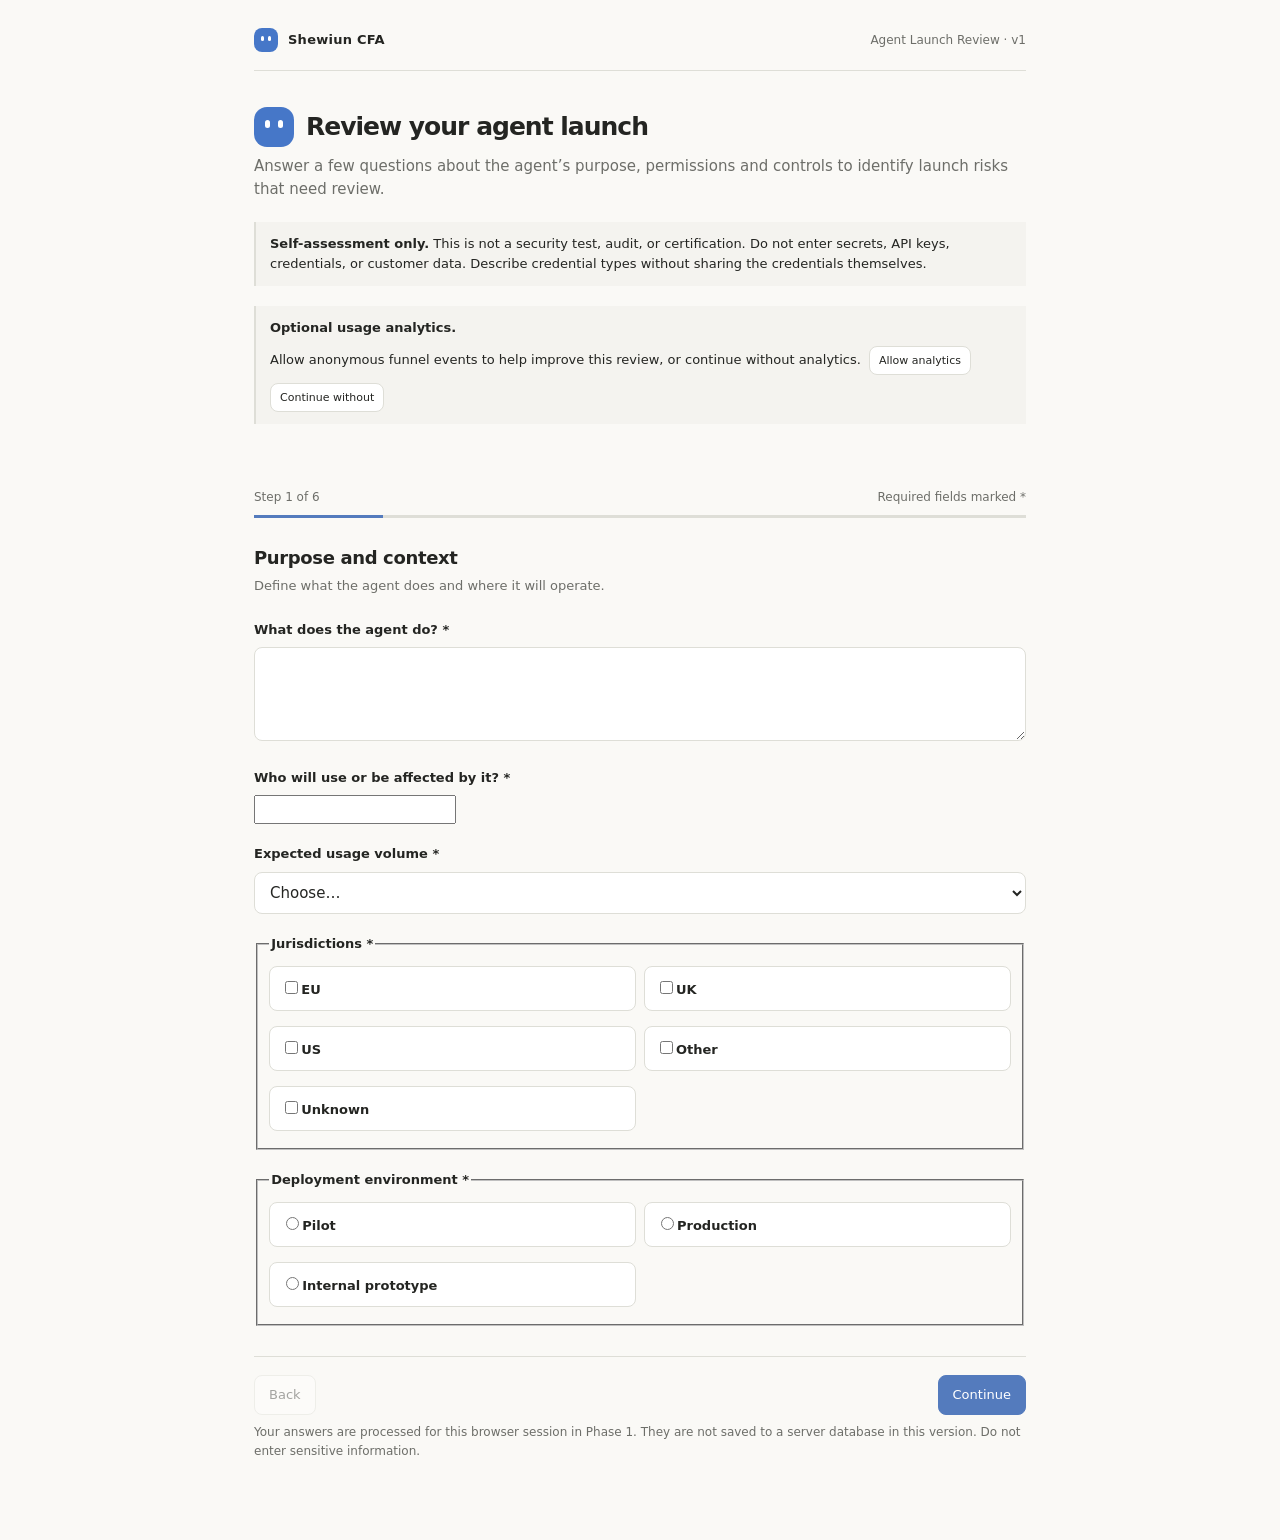
==== commit 8ede97c1: "Place analytics opt-in styles inside the document head" ====
--- a/static/agent-launch.html
+++ b/static/agent-launch.html
@@ -17,7 +17,7 @@
 .memo-section summary{cursor:pointer;font-weight:500}
 .verdict{font-size:19px;padding:14px 0;border-bottom:1px solid var(--line,#dedbd5)}
 #result input[readonly]{width:100%;margin-top:6px}
-</style>
+.analytics-consent{display:flex;flex-wrap:wrap;align-items:center;gap:8px}.analytics-consent strong{margin-right:4px}.analytics-consent .btn{padding:5px 9px;font-size:11px}</style>
 </head>
 <body>
 <main class="page">
@@ -130,143 +130,4 @@
 const resultToken=location.pathname.match(/\/review\/agent-launch\/result\/([a-f0-9]{32,})$/);if(resultToken){form.classList.add("hidden");document.querySelector(".step-meta").classList.add("hidden");document.querySelector(".track").classList.add("hidden");document.querySelector("#result").classList.remove("hidden");document.querySelector("#result").textContent="Loading saved review…";fetch("/api/review/agent-launch/result/"+resultToken[1]).then(async r=>{const d=await r.json();if(!r.ok)throw new Error(d.detail||"Review not found");renderResult(d)}).catch(e=>{document.querySelector("#result").textContent=e.message})}
 document.querySelector("#add-tool").addEventListener("click",addTool);addTool();document.querySelector("#back").addEventListener("click",()=>{if(current>0){current--;showStep()}});document.querySelector("#next").addEventListener("click",async()=>{if(!validateStep())return;trackReviewEvent("step_completed",{step:current+1});if(current<steps.length-1){current++;showStep();return}const answers=collectAnswers();document.querySelector("#next").disabled=true;document.querySelector("#next").textContent="Checking answers…";try{const response=await fetch("/api/review/agent-launch/assess",{method:"POST",headers:{"Content-Type":"application/json"},body:JSON.stringify({answers})});const data=await response.json();if(!response.ok)throw new Error(data.detail||"Could not assess answers");renderResult(data);if(data.share_url)history.replaceState({}, "", data.share_url)}catch(e){errorBox.textContent=e.message||"Could not assess answers."}finally{document.querySelector("#next").disabled=false;document.querySelector("#next").textContent="Review answers"}});
 </script>
-</body></html>
-@media print{body{background:#fff!important;color:#111!important}.top,.step-meta,.track,.actions,button,form{display:none!important}.page{max-width:none!important;padding:0!important}#result{display:block!important;border:0!important}.memo-section,.finding{break-inside:avoid}a{color:#111!important;text-decoration:none!important}}
-.lead-form{display:grid;gap:12px;margin-top:14px}.lead-form label{display:grid;gap:5px;font-size:12px;font-weight:550}.lead-form input:not([type=checkbox]),.lead-form textarea{width:100%;border:1px solid var(--line);border-radius:8px;padding:10px 11px;background:var(--surface);color:var(--text)}.lead-form textarea{min-height:100px;resize:vertical}.lead-form .consent-line{display:flex;align-items:flex-start;gap:8px;font-weight:400;line-height:1.5}.lead-form .consent-line input{margin-top:4px;flex:0 0 auto}.lead-form button{justify-self:start}
-
-<style><!doctype html>
-<html lang="en">
-<head>
-<meta charset="utf-8"><meta name="viewport" content="width=device-width,initial-scale=1">
-<meta name="robots" content="noindex,nofollow">
-<meta name="theme-color" content="#faf9f6">
-<title>Agent Launch Review — Shewiun CFA</title>
-<style>
-:root{color-scheme:light dark;--bg:#faf9f6;--surface:#fff;--surface-2:#f4f3ef;--text:#242522;--muted:#6d6e69;--line:#deded7;--accent:#547bbd;--danger:#9c3939;--radius:10px;--space:4px}
-@media(prefers-color-scheme:dark){:root{--bg:#171715;--surface:#20201e;--surface-2:#282825;--text:#f0efe9;--muted:#b5b4ac;--line:#3d3d38;--accent:#8aa9e3;--danger:#f09b9b;color-scheme:dark}}
-*{box-sizing:border-box}body{margin:0;background:var(--bg);color:var(--text);font:15px/1.55 Inter,ui-sans-serif,system-ui,-apple-system,sans-serif}button,input,textarea,select{font:inherit}button{cursor:pointer}a{color:inherit}.page{max-width:820px;margin:0 auto;padding:28px 24px 72px}.top{display:flex;align-items:center;justify-content:space-between;border-bottom:1px solid var(--line);padding-bottom:18px}.brand{display:flex;gap:10px;align-items:center;text-decoration:none;font-size:13px;font-weight:600;letter-spacing:.02em}.mark{width:24px;height:24px;border-radius:8px;background:#4677c8;position:relative;display:inline-block}.mark:before,.mark:after{content:"";position:absolute;top:8px;width:3px;height:5px;background:#fff;border-radius:2px}.mark:before{left:7px}.mark:after{right:7px}.top small{color:var(--muted);font-size:12px}.intro{padding:36px 0 24px}.title-row{display:flex;align-items:center;gap:12px}.mascot{width:40px;height:40px;flex:0 0 auto;background:#4677c8;border-radius:13px;position:relative}.mascot:before,.mascot:after{content:"";position:absolute;top:13px;width:5px;height:8px;background:white;border-radius:4px}.mascot:before{left:11px}.mascot:after{right:11px}h1{font-size:25px;line-height:1.2;letter-spacing:-.04em;font-weight:550;margin:0}p{margin:8px 0;color:var(--muted)}.notice{margin:20px 0;padding:12px 14px;background:var(--surface-2);border-left:2px solid var(--line);font-size:13px}.step-meta{display:flex;justify-content:space-between;gap:12px;color:var(--muted);font-size:12px;margin:20px 0 8px}.track{height:3px;background:var(--line);margin-bottom:26px}.track span{display:block;height:100%;width:16.66%;background:var(--accent);transition:width .16s ease-out}.form-step{display:none}.form-step.active{display:block}.form-step h2{font-size:18px;font-weight:550;letter-spacing:-.02em;margin:0 0 4px}.step-desc{font-size:13px;margin:0 0 24px}.field{margin:0 0 20px}.field label,.field legend{display:block;font-size:13px;font-weight:550;margin-bottom:7px}.required{color:var(--muted);font-size:11px;font-weight:400}.field input[type=text],.field input[type=date],.field textarea,.field select,.tool-row input,.tool-row select{width:100%;border:1px solid var(--line);border-radius:8px;background:var(--surface);color:var(--text);padding:10px 11px;outline:none}.field textarea{min-height:94px;resize:vertical}.field input:focus,.field textarea:focus,.field select:focus,.tool-row input:focus,.tool-row select:focus{border-color:var(--accent);box-shadow:0 0 0 2px color-mix(in srgb,var(--accent) 22%,transparent)}.choices{display:grid;grid-template-columns:repeat(2,minmax(0,1fr));gap:8px}.choice{display:flex;gap:9px;align-items:flex-start;padding:10px 11px;border:1px solid var(--line);border-radius:8px;background:var(--surface);font-size:13px}.choice input{accent-color:var(--accent);margin-top:4px}.hint{font-size:12px;color:var(--muted);margin-top:6px}.tool-row{display:grid;grid-template-columns:1.2fr .8fr 1fr 1fr auto;gap:7px;margin:8px 0}.tool-row button{border:1px solid var(--line);border-radius:8px;background:var(--surface-2);padding:0 10px;color:var(--muted)}.add-tool{border:1px solid var(--line);background:transparent;border-radius:8px;padding:8px 12px;font-size:13px}.actions{display:flex;justify-content:space-between;gap:10px;border-top:1px solid var(--line);padding-top:18px;margin-top:30px}.btn{border:1px solid var(--line);border-radius:8px;padding:9px 14px;background:var(--surface);color:var(--text);font-size:13px}.btn.primary{background:var(--accent);border-color:var(--accent);color:white}.btn:disabled{opacity:.4;cursor:not-allowed}.result{margin-top:24px}.result h2{font-size:19px}.finding{padding:14px 0;border-bottom:1px solid var(--line)}.finding h3{font-size:14px;font-weight:600;margin:0}.severity{display:inline-block;margin-right:8px;text-transform:uppercase;font:11px ui-monospace,monospace;color:var(--muted)}.severity.critical,.severity.high{color:var(--danger)}.finding p{font-size:13px}.smallprint{font-size:12px}.warning{color:var(--danger);font-size:12px;margin-top:8px}.hidden{display:none!important}:focus-visible{outline:2px solid var(--accent);outline-offset:3px}@media(max-width:640px){.page{padding:18px 16px 48px}.choices{grid-template-columns:1fr}.tool-row{grid-template-columns:1fr 1fr}.tool-row button{min-height:38px}h1{font-size:22px}}@media(prefers-reduced-motion:reduce){*,*:before,*:after{transition:none!important;animation:none!important}}
-
-.memo-section{padding:18px 0;border-top:1px solid var(--line,#dedbd5);margin-top:10px}
-.memo-section h3{font-size:16px;font-weight:600;margin:0 0 10px}
-.memo-section p,.memo-section li{line-height:1.65}
-.memo-section details{padding:10px 0;border-top:1px solid var(--line,#dedbd5)}
-.memo-section summary{cursor:pointer;font-weight:500}
-.verdict{font-size:19px;padding:14px 0;border-bottom:1px solid var(--line,#dedbd5)}
-#result input[readonly]{width:100%;margin-top:6px}
-</style>
-</head>
-<body>
-<main class="page">
-<header class="top"><a class="brand" href="/"><span class="mark" aria-hidden="true"></span><span>Shewiun CFA</span></a><small>Agent Launch Review · v1</small></header>
-<section class="intro">
-<div class="title-row"><span class="mascot" aria-hidden="true"></span><h1>Review your agent launch</h1></div>
-<p>Answer a few questions about the agent’s purpose, permissions and controls to identify launch risks that need review.</p>
-<div class="notice"><strong>Self-assessment only.</strong> This is not a security test, audit, or certification. Do not enter secrets, API keys, credentials, or customer data. Describe credential types without sharing the credentials themselves.</div>
-</section>
-<div class="step-meta"><span id="step-label">Step 1 of 6</span><span>Required fields marked *</span></div><div class="track"><span id="progress"></span></div>
-<form id="review-form" novalidate>
-<section class="form-step active" data-step="0"><h2>Purpose and context</h2><p class="step-desc">Define what the agent does and where it will operate.</p>
-<div class="field"><label for="purpose">What does the agent do? *</label><textarea id="purpose" name="purpose" required maxlength="2000"></textarea></div>
-<div class="field"><label for="user_group">Who will use or be affected by it? *</label><input id="user_group" name="user_group" required maxlength="500"></div>
-<div class="field"><label for="volume">Expected usage volume *</label><select id="volume" name="volume" required><option value="">Choose…</option><option>Low (under 100 actions/day)</option><option>Medium (100–10,000 actions/day)</option><option>High (over 10,000 actions/day)</option><option>Unknown</option></select></div>
-<div class="field"><fieldset><legend>Jurisdictions *</legend><div class="choices"><label class="choice"><input type="checkbox" name="jurisdictions" value="EU">EU</label><label class="choice"><input type="checkbox" name="jurisdictions" value="UK">UK</label><label class="choice"><input type="checkbox" name="jurisdictions" value="US">US</label><label class="choice"><input type="checkbox" name="jurisdictions" value="Other">Other</label><label class="choice"><input type="checkbox" name="jurisdictions" value="Unknown">Unknown</label></div></fieldset></div>
-<div class="field"><fieldset><legend>Deployment environment *</legend><div class="choices"><label class="choice"><input type="radio" name="environment" value="Pilot" required>Pilot</label><label class="choice"><input type="radio" name="environment" value="Production" required>Production</label><label class="choice"><input type="radio" name="environment" value="Internal prototype" required>Internal prototype</label></div></fieldset></div>
-</section>
-<section class="form-step" data-step="1"><h2>Tools and permissions</h2><p class="step-desc">List each tool or API the agent can call. Do not include secret values.</p><div class="field"><label>Tools and APIs *</label><div id="tool-list"></div><button type="button" class="add-tool" id="add-tool">+ Add tool</button><p class="hint">Access means read, write, or read/write. Describe scope, credential type and any spending/amount limit.</p></div></section>
-<section class="form-step" data-step="2"><h2>Business actions</h2><p class="step-desc">Select actions the agent could perform directly or through connected tools.</p><div class="field"><fieldset><legend>Possible actions *</legend><div class="choices"><label class="choice"><input type="checkbox" name="business_actions" value="Payments">Payments</label><label class="choice"><input type="checkbox" name="business_actions" value="Refunds">Refunds</label><label class="choice"><input type="checkbox" name="business_actions" value="Account or limit changes">Account or limit changes</label><label class="choice"><input type="checkbox" name="business_actions" value="Data export">Data export</label><label class="choice"><input type="checkbox" name="business_actions" value="Messages to customers">Messages to customers</label><label class="choice"><input type="checkbox" name="business_actions" value="Other external write action">Other external write action</label><label class="choice"><input type="checkbox" name="business_actions" value="No external or irreversible actions">No external or irreversible actions</label></div></fieldset></div></section>
-<section class="form-step" data-step="3"><h2>Controls today</h2><p class="step-desc">Select only controls that are implemented and tested today.</p><div class="field"><fieldset><legend>Implemented controls *</legend><div class="choices"><label class="choice"><input type="checkbox" name="controls" value="Human approval before consequential actions">Human approval before consequential actions</label><label class="choice"><input type="checkbox" name="controls" value="Rate or amount limits">Rate or amount limits</label><label class="choice"><input type="checkbox" name="controls" value="Tool/API allowlists">Tool/API allowlists</label><label class="choice"><input type="checkbox" name="controls" value="Agent identity separate from user identity">Agent identity separate from user identity</label><label class="choice"><input type="checkbox" name="controls" value="Kill switch">Kill switch</label><label class="choice"><input type="checkbox" name="controls" value="Audit logging">Audit logging</label><label class="choice"><input type="checkbox" name="controls" value="Monitoring and alerts">Monitoring and alerts</label><label class="choice"><input type="checkbox" name="controls" value="Named incident response owner">Named incident response owner</label><label class="choice"><input type="checkbox" name="controls" value="None of these">None of these</label><label class="choice"><input type="checkbox" name="controls" value="Unknown">Unknown</label></div></fieldset></div></section>
-<section class="form-step" data-step="4"><h2>Inputs and trust boundaries</h2><p class="step-desc">Untrusted content can affect decisions even when it comes from a familiar system.</p>
-<div class="field"><fieldset><legend>Untrusted inputs reaching the agent *</legend><div class="choices"><label class="choice"><input type="checkbox" name="untrusted_inputs" value="Emails">Emails</label><label class="choice"><input type="checkbox" name="untrusted_inputs" value="Web content">Web content</label><label class="choice"><input type="checkbox" name="untrusted_inputs" value="Tickets">Tickets</label><label class="choice"><input type="checkbox" name="untrusted_inputs" value="Documents">Documents</label><label class="choice"><input type="checkbox" name="untrusted_inputs" value="Tool/API outputs">Tool/API outputs</label><label class="choice"><input type="checkbox" name="untrusted_inputs" value="User prompts">User prompts</label><label class="choice"><input type="checkbox" name="untrusted_inputs" value="None">None</label><label class="choice"><input type="checkbox" name="untrusted_inputs" value="Unknown">Unknown</label></div></fieldset></div>
-<div class="field"><label for="prompt_injection_mitigations">What mitigations exist for prompt injection?</label><textarea id="prompt_injection_mitigations" name="prompt_injection_mitigations" maxlength="1500"></textarea></div>
-<div class="field"><fieldset><legend>Are untrusted inputs isolated from tool instructions and permissions? *</legend><div class="choices"><label class="choice"><input type="radio" name="isolation" value="Yes" required>Yes</label><label class="choice"><input type="radio" name="isolation" value="Partially" required>Partially</label><label class="choice"><input type="radio" name="isolation" value="No" required>No</label><label class="choice"><input type="radio" name="isolation" value="Unknown" required>Unknown</label></div></fieldset></div>
-<div class="field"><fieldset><legend>Does the system chain multiple agents or tools? *</legend><div class="choices"><label class="choice"><input type="radio" name="multi_agent_chaining" value="Yes" required>Yes</label><label class="choice"><input type="radio" name="multi_agent_chaining" value="No" required>No</label><label class="choice"><input type="radio" name="multi_agent_chaining" value="Unknown" required>Unknown</label></div></fieldset></div>
-</section>
-<section class="form-step" data-step="5"><h2>Launch decision</h2><p class="step-desc">Capture the decision owner, timing and unresolved concerns.</p>
-<div class="field"><label for="planned_launch">Planned launch date</label><input type="date" id="planned_launch" name="planned_launch"></div>
-<div class="field"><label for="approver">Who owns the launch decision? *</label><input id="approver" name="approver" required maxlength="300"></div>
-<div class="field"><label for="failure_cost">What could failure cost? *</label><select id="failure_cost" name="failure_cost" required><option value="">Choose…</option><option>Low / easily reversible</option><option>Moderate business impact</option><option>High financial, customer, or operational impact</option><option>Unknown</option></select></div>
-<div class="field"><label for="concerns">Open concerns</label><textarea id="concerns" name="concerns" maxlength="2000"></textarea></div>
-</section>
-<div id="form-error" class="warning" role="alert"></div>
-<div class="actions" id="form-actions"><button type="button" class="btn" id="back" disabled>Back</button><button type="button" class="btn primary" id="next">Continue</button></div>
-</form>
-<section id="result" class="result hidden" aria-live="polite"></section>
-<p class="smallprint">Your answers are processed for this browser session in Phase 1. They are not saved to a server database in this version. Do not enter sensitive information.</p>
-</main>
-<script>
-const form=document.querySelector("#review-form"),steps=[...document.querySelectorAll(".form-step")],progress=document.querySelector("#progress"),stepLabel=document.querySelector("#step-label"),errorBox=document.querySelector("#form-error");let current=0;
-const sensitivePattern=/(sk-[A-Za-z0-9_-]{16,}|AKIA[0-9A-Z]{16}|gh[pousr]_[A-Za-z0-9]{20,}|-----BEGIN (?:RSA |EC |OPENSSH )?PRIVATE KEY-----|api[_ -]?key\s*[:=]\s*\S{12,})/i;
-function textValues(){return [...form.querySelectorAll("input[type=text],textarea")].map(x=>x.value).join("\n")}
-function hasSensitivePattern(){return sensitivePattern.test(textValues())}
-function validateStep(){errorBox.textContent="";if(hasSensitivePattern()){errorBox.textContent="This looks like a secret or API key. Remove it and describe the credential type instead.";return false}const step=steps[current];for(const el of step.querySelectorAll("input,textarea,select")){if(el.required&&el.type!=="checkbox"&&!el.value.trim()){el.focus();errorBox.textContent="Complete the required fields before continuing.";return false}}for(const name of ["jurisdictions","business_actions","controls","untrusted_inputs"]){const group=step.querySelectorAll('[name="'+name+'"]');if(group.length&&step.contains(group[0])&&!form.querySelector('[name="'+name+'"]:checked')){errorBox.textContent="Select at least one option for each required checklist.";return false}}if(current===1&&!collectTools().length){errorBox.textContent="Add at least one tool or API, or add a row named “No tools yet” with read access.";return false}return true}
-function showStep(){steps.forEach((s,i)=>s.classList.toggle("active",i===current));stepLabel.textContent="Step "+(current+1)+" of "+steps.length;progress.style.width=((current+1)/steps.length*100)+"%";document.querySelector("#back").disabled=current===0;document.querySelector("#next").textContent=current===steps.length-1?"Review answers":"Continue";errorBox.textContent="";window.scrollTo({top:0,behavior:"smooth"})}
-function collectTools(){return [...document.querySelectorAll(".tool-row")].map(row=>({name:row.querySelector('[data-key=name]').value.trim(),access:row.querySelector('[data-key=access]').value,scope:row.querySelector('[data-key=scope]').value.trim(),credentials:row.querySelector('[data-key=credentials]').value.trim(),limits:row.querySelector('[data-key=limits]').value.trim()})).filter(t=>t.name)}
-function addTool(){const row=document.createElement("div");row.className="tool-row";row.innerHTML='<input data-key="name" aria-label="Tool name" placeholder="Tool / API name"><select data-key="access" aria-label="Access mode"><option>read</option><option>write</option><option>read/write</option></select><input data-key="scope" aria-label="Scope" placeholder="Scope"><input data-key="credentials" aria-label="Credential type" placeholder="Credential type"><button type="button" aria-label="Remove tool">×</button>';row.querySelector("button").addEventListener("click",()=>row.remove());document.querySelector("#tool-list").append(row)}
-function collectAnswers(){const fd=new FormData(form),out={};for(const [key,value] of fd.entries()){if(key==="tool-list")continue;if(key in out){if(!Array.isArray(out[key]))out[key]=[out[key]];out[key].push(value)}else out[key]=value}out.tools=collectTools();return out}
-function renderResult(data){
- const host=document.querySelector("#result");host.classList.remove("hidden");form.classList.add("hidden");document.querySelector(".step-meta").classList.add("hidden");document.querySelector(".track").classList.add("hidden");
- const memo=data.decision||null,findings=data.findings||data.deterministic?.findings||[],perspectives=data.perspectives||{};
- const section=(title,body)=>'<section class="memo-section"><h3>'+escapeHtml(title)+'</h3>'+body+'</section>';
- const list=(items)=>Array.isArray(items)&&items.length?'<ul>'+items.map(x=>'<li>'+escapeHtml(typeof x==="string"?x:(x.step||x.claim||x.title||JSON.stringify(x)))+'</li>').join("")+'</ul>':'<p class="smallprint">No verified content provided.</p>';
- let html='<h2>'+(memo?'Agent Launch Review memo':'Rule-based review preview')+'</h2>';
- if(memo){
-  html+='<p class="verdict"><strong>Preliminary verdict: '+escapeHtml(memo.verdict||'Review required')+'</strong></p>';
-  html+='<p>'+escapeHtml(memo.recommendation||memo.rationale||'')+'</p>';
-  html+='<div class="notice"><strong>Self-assessment only.</strong> '+escapeHtml(data.disclaimer||'This is not a security test, audit, or certification.')+'</div>';
-  if(!data.model_configured)html+='<div class="warning">No model review was completed. The memo uses deterministic rules only; no model-generated perspectives or synthesis are included.</div>';if(data.storage_durable===false)html+='<div class="warning">Temporary storage: this deployment cannot guarantee that the result survives an instance restart. Private sharing is disabled until persistent storage is configured.</div>';
-  html+=section('Key findings',findings.length?findings.map(f=>'<article class="finding"><h3><span class="severity '+escapeHtml(f.severity)+'">'+escapeHtml(f.severity)+'</span>'+escapeHtml(f.title)+'</h3><p>'+escapeHtml(f.detail)+'</p><p class="smallprint">Triggered by: '+escapeHtml(f.triggered_by?.field||'Unknown')+' · '+escapeHtml(JSON.stringify(f.triggered_by?.answer??'Not provided'))+'</p></article>').join(''):'<p>No deterministic rule findings were triggered. This is not a launch approval.</p>');
-  html+=section('Rationale','<p>'+escapeHtml(memo.rationale||memo.recommendation||'')+'</p>');
-  html+=section('Options considered',list(memo.options_considered||memo.options));
-  html+=section('Assumptions ledger',list((memo.assumptions_ledger||memo.assumptions||[]).map(a=>typeof a==='string'?a:(a.status+': '+a.claim+' (basis: '+(a.basis_field||'Unknown')+')'))));
-  html+=section('Next steps',list(memo.next_steps));
-  html+=section('Pre-mortem','<p>'+escapeHtml(memo.premortem||'Not available.')+'</p>');
-  html+=section('Kill criteria',list(memo.kill_criteria));
-  html+=section('What would change the recommendation',list(memo.what_would_change_recommendation));
-  html+=section('Open questions',list(memo.open_questions));
-  html+=section('Confidence','<p>'+escapeHtml(memo.confidence?.level||'Not assessed')+' — '+escapeHtml(memo.confidence?.justification||'No model confidence assessment available.')+'</p>');
-  if(Object.keys(perspectives).length)html+=section('Independent perspectives',Object.entries(perspectives).map(([role,p])=>'<details><summary>'+escapeHtml(role)+'</summary><p>'+escapeHtml(p.summary||'')+'</p>'+list(p.recommendations||[])+'</details>').join(''));
-  html+='<p class="smallprint">Playbook '+escapeHtml(data.playbook_version||'1.0.0')+' · '+escapeHtml(data.created_at||'')+' · Model: '+escapeHtml(data.model||'Not used')+'</p>';
-  if(data.share_url)html+='<p><label>Private read-only link</label><input readonly value="'+escapeHtml(location.origin+data.share_url)+'" onclick="this.select()"></p>';
-  if(data.share_url){
-   const token=data.share_url.split("/").pop();
-   if(data.lead_required){
-    const privacy=data.privacy_notice_url?'<a href="'+escapeHtml(data.privacy_notice_url)+'" target="_blank" rel="noopener noreferrer">Privacy notice</a>':'';
-    html+=section('Unlock the full memo','<p>Enter your email to unlock the full decision memo. Your email is stored with this review for up to 90 days. '+privacy+'</p><form id="lead-unlock-form" data-token="'+escapeHtml(token)+'" class="lead-form"><label>Email address<input name="email" type="email" required maxlength="254" autocomplete="email"></label><label class="consent-line"><input name="consent" type="checkbox" required> I consent to storing this email with the review to unlock the memo.</label><button class="btn primary" type="submit">Unlock memo</button><p id="lead-error" class="warning hidden" role="alert"></p></form><p class="smallprint">No email is sent automatically. You can continue using the deterministic preview without providing an email.</p>');
-   }else if(memo){
-    html+=section('Request a SHEWIUN Authorization Test','<p>Request a separate, scoped authorization test. This form records a request; it does not run a test or certify the agent. '+(data.privacy_notice_url?'<a href="'+escapeHtml(data.privacy_notice_url)+'" target="_blank" rel="noopener noreferrer">Privacy notice</a>':'')+'</p><form id="authorization-test-form" data-token="'+escapeHtml(token)+'" class="lead-form"><label>Name<input name="name" required maxlength="160" autocomplete="name"></label><label>Work email<input name="email" type="email" required maxlength="254" autocomplete="email"></label><label>Company (optional)<input name="company" maxlength="200" autocomplete="organization"></label><label>Role<input name="role" required maxlength="160"></label><label>Agent and test scope<textarea name="use_case" required minlength="10" maxlength="3000" placeholder="Describe the agent, tools, intended environment, and scope you want tested."></textarea></label><label class="consent-line"><input name="consent" type="checkbox" required> I agree to be contacted about this request and understand request data is retained for up to 90 days.</label><button class="btn primary" type="submit">Request Authorization Test</button><p id="test-request-status" class="smallprint" role="status"></p></form>');
-   }
-  }
-  if(memo)html+='<div class="actions"><button class="btn" type="button" id="print-memo">Print / Save as PDF</button></div>';
-
- }else{
-  html+='<p>'+escapeHtml(data.preliminary_status||'')+'</p><div class="notice"><strong>Self-assessment only.</strong> '+escapeHtml(data.disclaimer||'This is not a security test, audit, or certification.')+'</div><p>'+escapeHtml(data.finding_count||0)+' deterministic finding(s)</p>';
-  html+=findings.map(f=>'<article class="finding"><h3><span class="severity '+escapeHtml(f.severity)+'">'+escapeHtml(f.severity)+'</span>'+escapeHtml(f.title)+'</h3><p>'+escapeHtml(f.detail)+'</p></article>').join('');
- }
- html+='<div class="actions"><button class="btn" id="edit-answers">Edit answers</button><button class="btn primary" id="start-over">Start over</button></div>';
- host.innerHTML=html;
- const edit=document.querySelector("#edit-answers");if(edit)edit.onclick=()=>{host.classList.add("hidden");form.classList.remove("hidden");document.querySelector(".step-meta").classList.remove("hidden");document.querySelector(".track").classList.remove("hidden");showStep()};
-
- const printButton=document.querySelector("#print-memo");if(printButton)printButton.onclick=()=>{trackReviewEvent("pdf_downloaded",{},data.share_url||null);window.print();};
- if(data.share_url)trackReviewEvent("result_viewed",{},data.share_url);
- const unlockForm=document.querySelector("#lead-unlock-form");
- if(unlockForm)unlockForm.onsubmit=async e=>{e.preventDefault();trackReviewEvent("cta_clicked",{cta:"unlock_memo"},data.share_url||null);const error=document.querySelector("#lead-error");const button=unlockForm.querySelector('button[type="submit"]');button.disabled=true;try{const response=await fetch("/api/review/agent-launch/unlock",{method:"POST",headers:{"Content-Type":"application/json"},body:JSON.stringify({share_token:unlockForm.dataset.token,email:unlockForm.elements.email.value,consent:unlockForm.elements.consent.checked})});const data=await response.json();if(!response.ok)throw new Error(data.detail||"Could not unlock memo");renderResult(data)}catch(e){error.textContent=e.message;error.classList.remove("hidden")}finally{button.disabled=false}};
- const testForm=document.querySelector("#authorization-test-form");
- if(testForm)testForm.onsubmit=async e=>{e.preventDefault();trackReviewEvent("cta_clicked",{cta:"authorization_test"},data.share_url||null);const status=document.querySelector("#test-request-status");const button=testForm.querySelector('button[type="submit"]');button.disabled=true;status.textContent="Submitting request…";try{const response=await fetch("/api/review/agent-launch/authorization-test-request",{method:"POST",headers:{"Content-Type":"application/json"},body:JSON.stringify({share_token:testForm.dataset.token,name:testForm.elements.name.value,email:testForm.elements.email.value,company:testForm.elements.company.value,role:testForm.elements.role.value,use_case:testForm.elements.use_case.value,consent:testForm.elements.consent.checked})});const data=await response.json();if(!response.ok)throw new Error(data.detail||"Could not submit request");status.textContent=data.note||"Request recorded.";testForm.reset()}catch(e){status.textContent=e.message}finally{button.disabled=false}};
- const reset=document.querySelector("#start-over");if(reset)reset.onclick=()=>location.href="/review/agent-launch";
-}
-function trackReviewEvent(event_name,metadata={},share_url=null){
- const pathToken=location.pathname.split("/").pop();
- const token=share_url?String(share_url).split("/").pop():(/^[a-f0-9]{64}$/.test(pathToken)?pathToken:null);
- fetch("/api/review/agent-launch/event",{method:"POST",headers:{"Content-Type":"application/json"},body:JSON.stringify({event_name,share_token:token,metadata})}).catch(()=>{});
-}
-trackReviewEvent("page_view",{});
-function escapeHtml(v){return String(v??"").replace(/[&<>"']/g,c=>({"&":"&amp;","<":"&lt;",">":"&gt;",'"':"&quot;","'":"&#39;"}[c]))}
-const resultToken=location.pathname.match(/\/review\/agent-launch\/result\/([a-f0-9]{32,})$/);if(resultToken){form.classList.add("hidden");document.querySelector(".step-meta").classList.add("hidden");document.querySelector(".track").classList.add("hidden");document.querySelector("#result").classList.remove("hidden");document.querySelector("#result").textContent="Loading saved review…";fetch("/api/review/agent-launch/result/"+resultToken[1]).then(async r=>{const d=await r.json();if(!r.ok)throw new Error(d.detail||"Review not found");renderResult(d)}).catch(e=>{document.querySelector("#result").textContent=e.message})}
-document.querySelector("#add-tool").addEventListener("click",addTool);addTool();document.querySelector("#back").addEventListener("click",()=>{if(current>0){current--;showStep()}});document.querySelector("#next").addEventListener("click",async()=>{if(!validateStep())return;trackReviewEvent("step_completed",{step:current+1});if(current<steps.length-1){current++;showStep();return}const answers=collectAnswers();document.querySelector("#next").disabled=true;document.querySelector("#next").textContent="Checking answers…";try{const response=await fetch("/api/review/agent-launch/assess",{method:"POST",headers:{"Content-Type":"application/json"},body:JSON.stringify({answers})});const data=await response.json();if(!response.ok)throw new Error(data.detail||"Could not assess answers");renderResult(data);if(data.share_url)history.replaceState({}, "", data.share_url)}catch(e){errorBox.textContent=e.message||"Could not assess answers."}finally{document.querySelector("#next").disabled=false;document.querySelector("#next").textContent="Review answers"}});
-</script>
-</body></html>
-@media print{body{background:#fff!important;color:#111!important}.top,.step-meta,.track,.actions,button,form{display:none!important}.page{max-width:none!important;padding:0!important}#result{display:block!important;border:0!important}.memo-section,.finding{break-inside:avoid}a{color:#111!important;text-decoration:none!important}}
-.lead-form{display:grid;gap:12px;margin-top:14px}.lead-form label{display:grid;gap:5px;font-size:12px;font-weight:550}.lead-form input:not([type=checkbox]),.lead-form textarea{width:100%;border:1px solid var(--line);border-radius:8px;padding:10px 11px;background:var(--surface);color:var(--text)}.lead-form textarea{min-height:100px;resize:vertical}.lead-form .consent-line{display:flex;align-items:flex-start;gap:8px;font-weight:400;line-height:1.5}.lead-form .consent-line input{margin-top:4px;flex:0 0 auto}.lead-form button{justify-self:start}
-
-.analytics-consent{display:flex;flex-wrap:wrap;align-items:center;gap:8px}.analytics-consent strong{margin-right:4px}.analytics-consent .btn{padding:5px 9px;font-size:11px}
-</style>+</body></html>
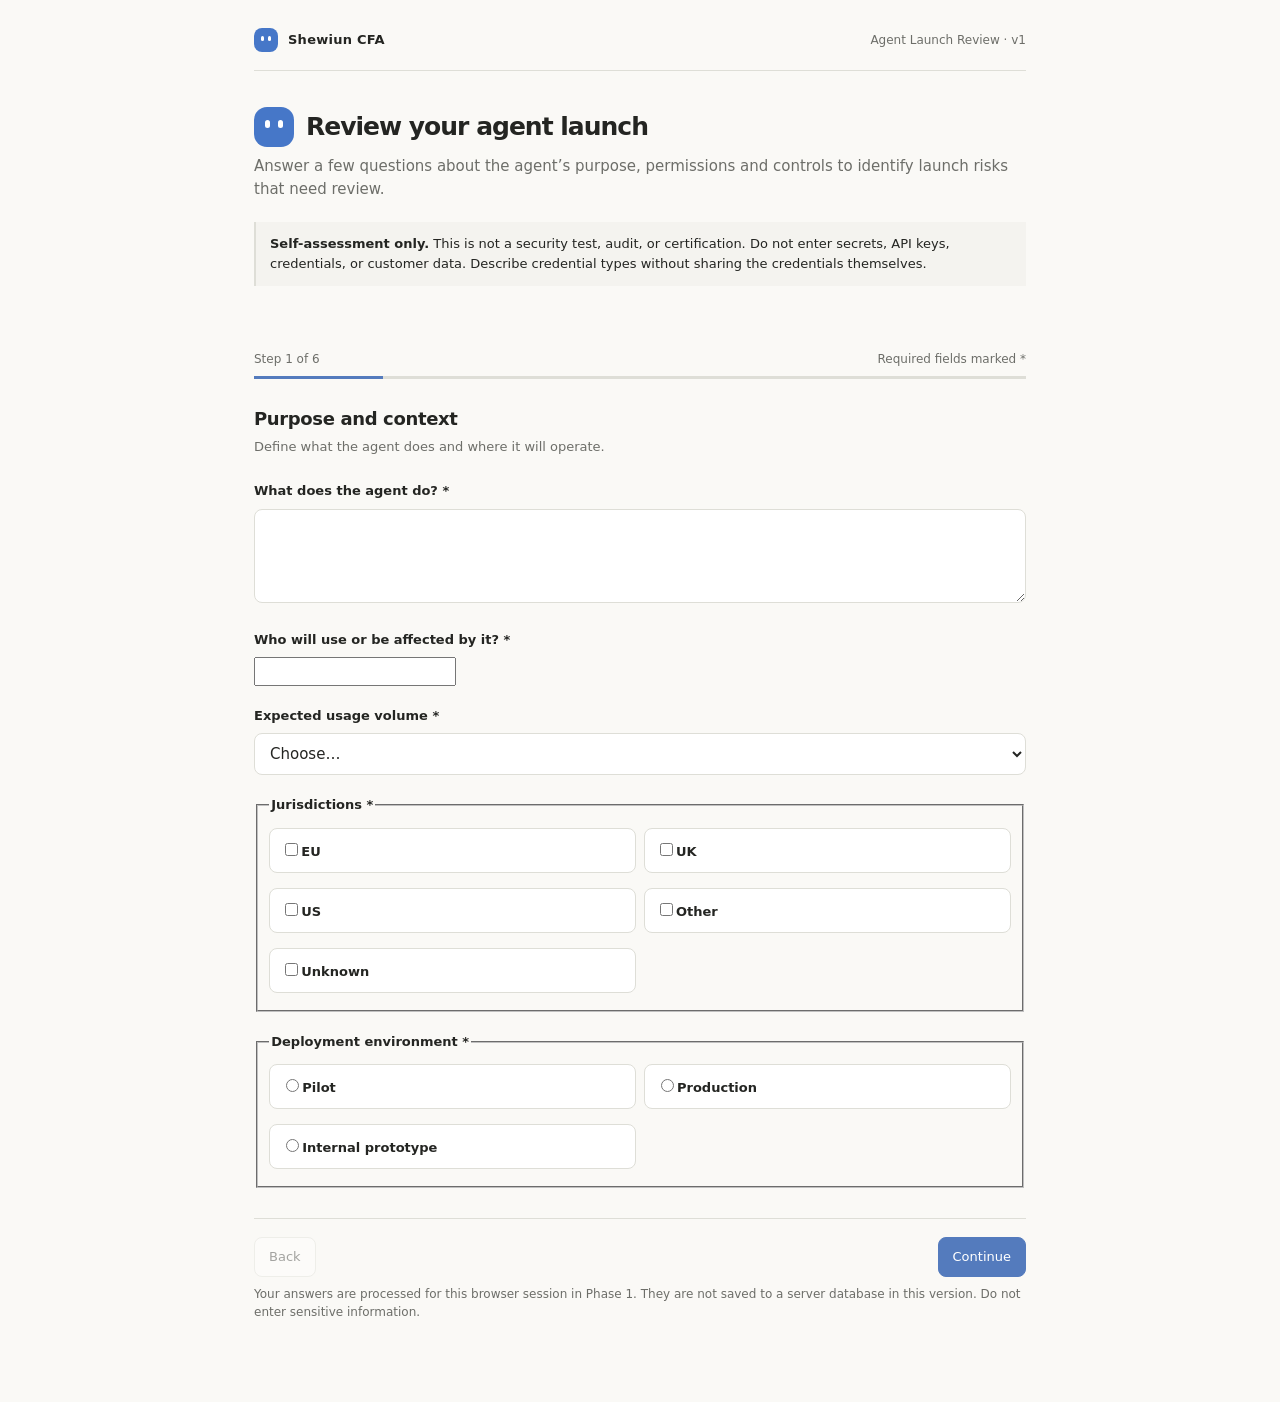
==== commit c659b60e: "Restore repository tree and verify the exact uploaded platform ZIP" ====
--- a/static/agent-launch.html
+++ b/static/agent-launch.html
@@ -17,7 +17,7 @@
 .memo-section summary{cursor:pointer;font-weight:500}
 .verdict{font-size:19px;padding:14px 0;border-bottom:1px solid var(--line,#dedbd5)}
 #result input[readonly]{width:100%;margin-top:6px}
-.analytics-consent{display:flex;flex-wrap:wrap;align-items:center;gap:8px}.analytics-consent strong{margin-right:4px}.analytics-consent .btn{padding:5px 9px;font-size:11px}</style>
+</style>
 </head>
 <body>
 <main class="page">
@@ -26,7 +26,6 @@
 <div class="title-row"><span class="mascot" aria-hidden="true"></span><h1>Review your agent launch</h1></div>
 <p>Answer a few questions about the agent’s purpose, permissions and controls to identify launch risks that need review.</p>
 <div class="notice"><strong>Self-assessment only.</strong> This is not a security test, audit, or certification. Do not enter secrets, API keys, credentials, or customer data. Describe credential types without sharing the credentials themselves.</div>
-<div class="notice analytics-consent hidden" id="analytics-consent"><strong>Optional usage analytics.</strong> Allow anonymous funnel events to help improve this review, or continue without analytics. <button type="button" class="btn" id="analytics-allow">Allow analytics</button> <button type="button" class="btn" id="analytics-decline">Continue without</button></div>
 </section>
 <div class="step-meta"><span id="step-label">Step 1 of 6</span><span>Required fields marked *</span></div><div class="track"><span id="progress"></span></div>
 <form id="review-form" novalidate>
@@ -92,17 +91,6 @@
   if(Object.keys(perspectives).length)html+=section('Independent perspectives',Object.entries(perspectives).map(([role,p])=>'<details><summary>'+escapeHtml(role)+'</summary><p>'+escapeHtml(p.summary||'')+'</p>'+list(p.recommendations||[])+'</details>').join(''));
   html+='<p class="smallprint">Playbook '+escapeHtml(data.playbook_version||'1.0.0')+' · '+escapeHtml(data.created_at||'')+' · Model: '+escapeHtml(data.model||'Not used')+'</p>';
   if(data.share_url)html+='<p><label>Private read-only link</label><input readonly value="'+escapeHtml(location.origin+data.share_url)+'" onclick="this.select()"></p>';
-  if(data.share_url){
-   const token=data.share_url.split("/").pop();
-   if(data.lead_required){
-    const privacy=data.privacy_notice_url?'<a href="'+escapeHtml(data.privacy_notice_url)+'" target="_blank" rel="noopener noreferrer">Privacy notice</a>':'';
-    html+=section('Unlock the full memo','<p>Enter your email to unlock the full decision memo. Your email is stored with this review for up to 90 days. '+privacy+'</p><form id="lead-unlock-form" data-token="'+escapeHtml(token)+'" class="lead-form"><label>Email address<input name="email" type="email" required maxlength="254" autocomplete="email"></label><label class="consent-line"><input name="consent" type="checkbox" required> I consent to storing this email with the review to unlock the memo.</label><button class="btn primary" type="submit">Unlock memo</button><p id="lead-error" class="warning hidden" role="alert"></p></form><p class="smallprint">No email is sent automatically. You can continue using the deterministic preview without providing an email.</p>');
-   }else if(memo){
-    html+=section('Request a SHEWIUN Authorization Test','<p>Request a separate, scoped authorization test. This form records a request; it does not run a test or certify the agent. '+(data.privacy_notice_url?'<a href="'+escapeHtml(data.privacy_notice_url)+'" target="_blank" rel="noopener noreferrer">Privacy notice</a>':'')+'</p><form id="authorization-test-form" data-token="'+escapeHtml(token)+'" class="lead-form"><label>Name<input name="name" required maxlength="160" autocomplete="name"></label><label>Work email<input name="email" type="email" required maxlength="254" autocomplete="email"></label><label>Company (optional)<input name="company" maxlength="200" autocomplete="organization"></label><label>Role<input name="role" required maxlength="160"></label><label>Agent and test scope<textarea name="use_case" required minlength="10" maxlength="3000" placeholder="Describe the agent, tools, intended environment, and scope you want tested."></textarea></label><label class="consent-line"><input name="consent" type="checkbox" required> I agree to be contacted about this request and understand request data is retained for up to 90 days.</label><button class="btn primary" type="submit">Request Authorization Test</button><p id="test-request-status" class="smallprint" role="status"></p></form>');
-   }
-  }
-  if(memo)html+='<div class="actions"><button class="btn" type="button" id="print-memo">Print / Save as PDF</button></div>';
-
  }else{
   html+='<p>'+escapeHtml(data.preliminary_status||'')+'</p><div class="notice"><strong>Self-assessment only.</strong> '+escapeHtml(data.disclaimer||'This is not a security test, audit, or certification.')+'</div><p>'+escapeHtml(data.finding_count||0)+' deterministic finding(s)</p>';
   html+=findings.map(f=>'<article class="finding"><h3><span class="severity '+escapeHtml(f.severity)+'">'+escapeHtml(f.severity)+'</span>'+escapeHtml(f.title)+'</h3><p>'+escapeHtml(f.detail)+'</p></article>').join('');
@@ -110,24 +98,10 @@
  html+='<div class="actions"><button class="btn" id="edit-answers">Edit answers</button><button class="btn primary" id="start-over">Start over</button></div>';
  host.innerHTML=html;
  const edit=document.querySelector("#edit-answers");if(edit)edit.onclick=()=>{host.classList.add("hidden");form.classList.remove("hidden");document.querySelector(".step-meta").classList.remove("hidden");document.querySelector(".track").classList.remove("hidden");showStep()};
-
- const printButton=document.querySelector("#print-memo");if(printButton)printButton.onclick=()=>{trackReviewEvent("pdf_downloaded",{},data.share_url||null);window.print();};
- if(data.share_url)trackReviewEvent("result_viewed",{},data.share_url);
- const unlockForm=document.querySelector("#lead-unlock-form");
- if(unlockForm)unlockForm.onsubmit=async e=>{e.preventDefault();trackReviewEvent("cta_clicked",{cta:"unlock_memo"},data.share_url||null);const error=document.querySelector("#lead-error");const button=unlockForm.querySelector('button[type="submit"]');button.disabled=true;try{const response=await fetch("/api/review/agent-launch/unlock",{method:"POST",headers:{"Content-Type":"application/json"},body:JSON.stringify({share_token:unlockForm.dataset.token,email:unlockForm.elements.email.value,consent:unlockForm.elements.consent.checked})});const data=await response.json();if(!response.ok)throw new Error(data.detail||"Could not unlock memo");renderResult(data)}catch(e){error.textContent=e.message;error.classList.remove("hidden")}finally{button.disabled=false}};
- const testForm=document.querySelector("#authorization-test-form");
- if(testForm)testForm.onsubmit=async e=>{e.preventDefault();trackReviewEvent("cta_clicked",{cta:"authorization_test"},data.share_url||null);const status=document.querySelector("#test-request-status");const button=testForm.querySelector('button[type="submit"]');button.disabled=true;status.textContent="Submitting request…";try{const response=await fetch("/api/review/agent-launch/authorization-test-request",{method:"POST",headers:{"Content-Type":"application/json"},body:JSON.stringify({share_token:testForm.dataset.token,name:testForm.elements.name.value,email:testForm.elements.email.value,company:testForm.elements.company.value,role:testForm.elements.role.value,use_case:testForm.elements.use_case.value,consent:testForm.elements.consent.checked})});const data=await response.json();if(!response.ok)throw new Error(data.detail||"Could not submit request");status.textContent=data.note||"Request recorded.";testForm.reset()}catch(e){status.textContent=e.message}finally{button.disabled=false}};
  const reset=document.querySelector("#start-over");if(reset)reset.onclick=()=>location.href="/review/agent-launch";
 }
-function trackReviewEvent(event_name,metadata={},share_url=null){
- try{if(localStorage.getItem("alr_analytics_consent")!=="yes")return;}catch{return;}
- const pathToken=location.pathname.split("/").pop();
- const token=share_url?String(share_url).split("/").pop():(/^[a-f0-9]{64}$/.test(pathToken)?pathToken:null);
- fetch("/api/review/agent-launch/event",{method:"POST",headers:{"Content-Type":"application/json"},body:JSON.stringify({event_name,share_token:token,metadata,analytics_consent:true})}).catch(()=>{});
-}
-const analyticsBanner=document.querySelector("#analytics-consent");let analyticsChoice=null;try{analyticsChoice=localStorage.getItem("alr_analytics_consent")}catch{}if(!analyticsChoice&&analyticsBanner)analyticsBanner.classList.remove("hidden");document.querySelector("#analytics-allow")?.addEventListener("click",()=>{try{localStorage.setItem("alr_analytics_consent","yes")}catch{}if(analyticsBanner)analyticsBanner.classList.add("hidden");trackReviewEvent("page_view",{})});document.querySelector("#analytics-decline")?.addEventListener("click",()=>{try{localStorage.setItem("alr_analytics_consent","no")}catch{}if(analyticsBanner)analyticsBanner.classList.add("hidden")});if(analyticsChoice==="yes")trackReviewEvent("page_view",{});
 function escapeHtml(v){return String(v??"").replace(/[&<>"']/g,c=>({"&":"&amp;","<":"&lt;",">":"&gt;",'"':"&quot;","'":"&#39;"}[c]))}
 const resultToken=location.pathname.match(/\/review\/agent-launch\/result\/([a-f0-9]{32,})$/);if(resultToken){form.classList.add("hidden");document.querySelector(".step-meta").classList.add("hidden");document.querySelector(".track").classList.add("hidden");document.querySelector("#result").classList.remove("hidden");document.querySelector("#result").textContent="Loading saved review…";fetch("/api/review/agent-launch/result/"+resultToken[1]).then(async r=>{const d=await r.json();if(!r.ok)throw new Error(d.detail||"Review not found");renderResult(d)}).catch(e=>{document.querySelector("#result").textContent=e.message})}
-document.querySelector("#add-tool").addEventListener("click",addTool);addTool();document.querySelector("#back").addEventListener("click",()=>{if(current>0){current--;showStep()}});document.querySelector("#next").addEventListener("click",async()=>{if(!validateStep())return;trackReviewEvent("step_completed",{step:current+1});if(current<steps.length-1){current++;showStep();return}const answers=collectAnswers();document.querySelector("#next").disabled=true;document.querySelector("#next").textContent="Checking answers…";try{const response=await fetch("/api/review/agent-launch/assess",{method:"POST",headers:{"Content-Type":"application/json"},body:JSON.stringify({answers})});const data=await response.json();if(!response.ok)throw new Error(data.detail||"Could not assess answers");renderResult(data);if(data.share_url)history.replaceState({}, "", data.share_url)}catch(e){errorBox.textContent=e.message||"Could not assess answers."}finally{document.querySelector("#next").disabled=false;document.querySelector("#next").textContent="Review answers"}});
+document.querySelector("#add-tool").addEventListener("click",addTool);addTool();document.querySelector("#back").addEventListener("click",()=>{if(current>0){current--;showStep()}});document.querySelector("#next").addEventListener("click",async()=>{if(!validateStep())return;if(current<steps.length-1){current++;showStep();return}const answers=collectAnswers();document.querySelector("#next").disabled=true;document.querySelector("#next").textContent="Checking answers…";try{const response=await fetch("/api/review/agent-launch/assess",{method:"POST",headers:{"Content-Type":"application/json"},body:JSON.stringify({answers})});const data=await response.json();if(!response.ok)throw new Error(data.detail||"Could not assess answers");renderResult(data);if(data.share_url)history.replaceState({}, "", data.share_url)}catch(e){errorBox.textContent=e.message||"Could not assess answers."}finally{document.querySelector("#next").disabled=false;document.querySelector("#next").textContent="Review answers"}});
 </script>
 </body></html>
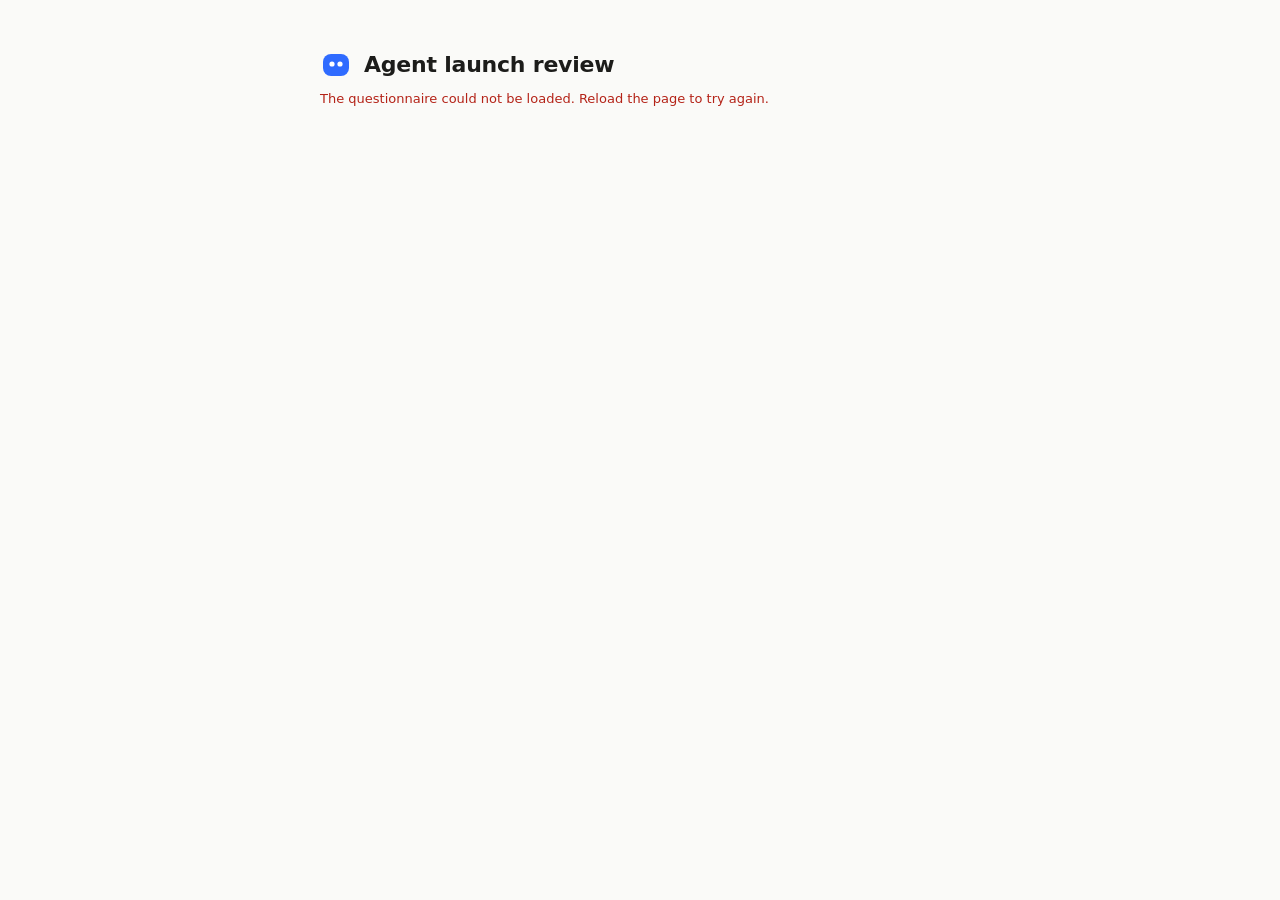
==== commit 8e04a927: "Import exact Shewiun CFA platform ZIP" ====
--- a/static/agent-launch.html
+++ b/static/agent-launch.html
@@ -1,107 +1,14 @@
 <!doctype html>
 <html lang="en">
 <head>
-<meta charset="utf-8"><meta name="viewport" content="width=device-width,initial-scale=1">
-<meta name="robots" content="noindex,nofollow">
-<meta name="theme-color" content="#faf9f6">
-<title>Agent Launch Review — Shewiun CFA</title>
-<style>
-:root{color-scheme:light dark;--bg:#faf9f6;--surface:#fff;--surface-2:#f4f3ef;--text:#242522;--muted:#6d6e69;--line:#deded7;--accent:#547bbd;--danger:#9c3939;--radius:10px;--space:4px}
-@media(prefers-color-scheme:dark){:root{--bg:#171715;--surface:#20201e;--surface-2:#282825;--text:#f0efe9;--muted:#b5b4ac;--line:#3d3d38;--accent:#8aa9e3;--danger:#f09b9b;color-scheme:dark}}
-*{box-sizing:border-box}body{margin:0;background:var(--bg);color:var(--text);font:15px/1.55 Inter,ui-sans-serif,system-ui,-apple-system,sans-serif}button,input,textarea,select{font:inherit}button{cursor:pointer}a{color:inherit}.page{max-width:820px;margin:0 auto;padding:28px 24px 72px}.top{display:flex;align-items:center;justify-content:space-between;border-bottom:1px solid var(--line);padding-bottom:18px}.brand{display:flex;gap:10px;align-items:center;text-decoration:none;font-size:13px;font-weight:600;letter-spacing:.02em}.mark{width:24px;height:24px;border-radius:8px;background:#4677c8;position:relative;display:inline-block}.mark:before,.mark:after{content:"";position:absolute;top:8px;width:3px;height:5px;background:#fff;border-radius:2px}.mark:before{left:7px}.mark:after{right:7px}.top small{color:var(--muted);font-size:12px}.intro{padding:36px 0 24px}.title-row{display:flex;align-items:center;gap:12px}.mascot{width:40px;height:40px;flex:0 0 auto;background:#4677c8;border-radius:13px;position:relative}.mascot:before,.mascot:after{content:"";position:absolute;top:13px;width:5px;height:8px;background:white;border-radius:4px}.mascot:before{left:11px}.mascot:after{right:11px}h1{font-size:25px;line-height:1.2;letter-spacing:-.04em;font-weight:550;margin:0}p{margin:8px 0;color:var(--muted)}.notice{margin:20px 0;padding:12px 14px;background:var(--surface-2);border-left:2px solid var(--line);font-size:13px}.step-meta{display:flex;justify-content:space-between;gap:12px;color:var(--muted);font-size:12px;margin:20px 0 8px}.track{height:3px;background:var(--line);margin-bottom:26px}.track span{display:block;height:100%;width:16.66%;background:var(--accent);transition:width .16s ease-out}.form-step{display:none}.form-step.active{display:block}.form-step h2{font-size:18px;font-weight:550;letter-spacing:-.02em;margin:0 0 4px}.step-desc{font-size:13px;margin:0 0 24px}.field{margin:0 0 20px}.field label,.field legend{display:block;font-size:13px;font-weight:550;margin-bottom:7px}.required{color:var(--muted);font-size:11px;font-weight:400}.field input[type=text],.field input[type=date],.field textarea,.field select,.tool-row input,.tool-row select{width:100%;border:1px solid var(--line);border-radius:8px;background:var(--surface);color:var(--text);padding:10px 11px;outline:none}.field textarea{min-height:94px;resize:vertical}.field input:focus,.field textarea:focus,.field select:focus,.tool-row input:focus,.tool-row select:focus{border-color:var(--accent);box-shadow:0 0 0 2px color-mix(in srgb,var(--accent) 22%,transparent)}.choices{display:grid;grid-template-columns:repeat(2,minmax(0,1fr));gap:8px}.choice{display:flex;gap:9px;align-items:flex-start;padding:10px 11px;border:1px solid var(--line);border-radius:8px;background:var(--surface);font-size:13px}.choice input{accent-color:var(--accent);margin-top:4px}.hint{font-size:12px;color:var(--muted);margin-top:6px}.tool-row{display:grid;grid-template-columns:1.2fr .8fr 1fr 1fr auto;gap:7px;margin:8px 0}.tool-row button{border:1px solid var(--line);border-radius:8px;background:var(--surface-2);padding:0 10px;color:var(--muted)}.add-tool{border:1px solid var(--line);background:transparent;border-radius:8px;padding:8px 12px;font-size:13px}.actions{display:flex;justify-content:space-between;gap:10px;border-top:1px solid var(--line);padding-top:18px;margin-top:30px}.btn{border:1px solid var(--line);border-radius:8px;padding:9px 14px;background:var(--surface);color:var(--text);font-size:13px}.btn.primary{background:var(--accent);border-color:var(--accent);color:white}.btn:disabled{opacity:.4;cursor:not-allowed}.result{margin-top:24px}.result h2{font-size:19px}.finding{padding:14px 0;border-bottom:1px solid var(--line)}.finding h3{font-size:14px;font-weight:600;margin:0}.severity{display:inline-block;margin-right:8px;text-transform:uppercase;font:11px ui-monospace,monospace;color:var(--muted)}.severity.critical,.severity.high{color:var(--danger)}.finding p{font-size:13px}.smallprint{font-size:12px}.warning{color:var(--danger);font-size:12px;margin-top:8px}.hidden{display:none!important}:focus-visible{outline:2px solid var(--accent);outline-offset:3px}@media(max-width:640px){.page{padding:18px 16px 48px}.choices{grid-template-columns:1fr}.tool-row{grid-template-columns:1fr 1fr}.tool-row button{min-height:38px}h1{font-size:22px}}@media(prefers-reduced-motion:reduce){*,*:before,*:after{transition:none!important;animation:none!important}}
-
-.memo-section{padding:18px 0;border-top:1px solid var(--line,#dedbd5);margin-top:10px}
-.memo-section h3{font-size:16px;font-weight:600;margin:0 0 10px}
-.memo-section p,.memo-section li{line-height:1.65}
-.memo-section details{padding:10px 0;border-top:1px solid var(--line,#dedbd5)}
-.memo-section summary{cursor:pointer;font-weight:500}
-.verdict{font-size:19px;padding:14px 0;border-bottom:1px solid var(--line,#dedbd5)}
-#result input[readonly]{width:100%;margin-top:6px}
-</style>
+  <meta charset="utf-8">
+  <meta name="viewport" content="width=device-width, initial-scale=1">
+  <meta name="robots" content="noindex">
+  <title>Agent launch review</title>
+  <link rel="stylesheet" href="/static/agent-launch.css">
 </head>
-<body>
-<main class="page">
-<header class="top"><a class="brand" href="/"><span class="mark" aria-hidden="true"></span><span>Shewiun CFA</span></a><small>Agent Launch Review · v1</small></header>
-<section class="intro">
-<div class="title-row"><span class="mascot" aria-hidden="true"></span><h1>Review your agent launch</h1></div>
-<p>Answer a few questions about the agent’s purpose, permissions and controls to identify launch risks that need review.</p>
-<div class="notice"><strong>Self-assessment only.</strong> This is not a security test, audit, or certification. Do not enter secrets, API keys, credentials, or customer data. Describe credential types without sharing the credentials themselves.</div>
-</section>
-<div class="step-meta"><span id="step-label">Step 1 of 6</span><span>Required fields marked *</span></div><div class="track"><span id="progress"></span></div>
-<form id="review-form" novalidate>
-<section class="form-step active" data-step="0"><h2>Purpose and context</h2><p class="step-desc">Define what the agent does and where it will operate.</p>
-<div class="field"><label for="purpose">What does the agent do? *</label><textarea id="purpose" name="purpose" required maxlength="2000"></textarea></div>
-<div class="field"><label for="user_group">Who will use or be affected by it? *</label><input id="user_group" name="user_group" required maxlength="500"></div>
-<div class="field"><label for="volume">Expected usage volume *</label><select id="volume" name="volume" required><option value="">Choose…</option><option>Low (under 100 actions/day)</option><option>Medium (100–10,000 actions/day)</option><option>High (over 10,000 actions/day)</option><option>Unknown</option></select></div>
-<div class="field"><fieldset><legend>Jurisdictions *</legend><div class="choices"><label class="choice"><input type="checkbox" name="jurisdictions" value="EU">EU</label><label class="choice"><input type="checkbox" name="jurisdictions" value="UK">UK</label><label class="choice"><input type="checkbox" name="jurisdictions" value="US">US</label><label class="choice"><input type="checkbox" name="jurisdictions" value="Other">Other</label><label class="choice"><input type="checkbox" name="jurisdictions" value="Unknown">Unknown</label></div></fieldset></div>
-<div class="field"><fieldset><legend>Deployment environment *</legend><div class="choices"><label class="choice"><input type="radio" name="environment" value="Pilot" required>Pilot</label><label class="choice"><input type="radio" name="environment" value="Production" required>Production</label><label class="choice"><input type="radio" name="environment" value="Internal prototype" required>Internal prototype</label></div></fieldset></div>
-</section>
-<section class="form-step" data-step="1"><h2>Tools and permissions</h2><p class="step-desc">List each tool or API the agent can call. Do not include secret values.</p><div class="field"><label>Tools and APIs *</label><div id="tool-list"></div><button type="button" class="add-tool" id="add-tool">+ Add tool</button><p class="hint">Access means read, write, or read/write. Describe scope, credential type and any spending/amount limit.</p></div></section>
-<section class="form-step" data-step="2"><h2>Business actions</h2><p class="step-desc">Select actions the agent could perform directly or through connected tools.</p><div class="field"><fieldset><legend>Possible actions *</legend><div class="choices"><label class="choice"><input type="checkbox" name="business_actions" value="Payments">Payments</label><label class="choice"><input type="checkbox" name="business_actions" value="Refunds">Refunds</label><label class="choice"><input type="checkbox" name="business_actions" value="Account or limit changes">Account or limit changes</label><label class="choice"><input type="checkbox" name="business_actions" value="Data export">Data export</label><label class="choice"><input type="checkbox" name="business_actions" value="Messages to customers">Messages to customers</label><label class="choice"><input type="checkbox" name="business_actions" value="Other external write action">Other external write action</label><label class="choice"><input type="checkbox" name="business_actions" value="No external or irreversible actions">No external or irreversible actions</label></div></fieldset></div></section>
-<section class="form-step" data-step="3"><h2>Controls today</h2><p class="step-desc">Select only controls that are implemented and tested today.</p><div class="field"><fieldset><legend>Implemented controls *</legend><div class="choices"><label class="choice"><input type="checkbox" name="controls" value="Human approval before consequential actions">Human approval before consequential actions</label><label class="choice"><input type="checkbox" name="controls" value="Rate or amount limits">Rate or amount limits</label><label class="choice"><input type="checkbox" name="controls" value="Tool/API allowlists">Tool/API allowlists</label><label class="choice"><input type="checkbox" name="controls" value="Agent identity separate from user identity">Agent identity separate from user identity</label><label class="choice"><input type="checkbox" name="controls" value="Kill switch">Kill switch</label><label class="choice"><input type="checkbox" name="controls" value="Audit logging">Audit logging</label><label class="choice"><input type="checkbox" name="controls" value="Monitoring and alerts">Monitoring and alerts</label><label class="choice"><input type="checkbox" name="controls" value="Named incident response owner">Named incident response owner</label><label class="choice"><input type="checkbox" name="controls" value="None of these">None of these</label><label class="choice"><input type="checkbox" name="controls" value="Unknown">Unknown</label></div></fieldset></div></section>
-<section class="form-step" data-step="4"><h2>Inputs and trust boundaries</h2><p class="step-desc">Untrusted content can affect decisions even when it comes from a familiar system.</p>
-<div class="field"><fieldset><legend>Untrusted inputs reaching the agent *</legend><div class="choices"><label class="choice"><input type="checkbox" name="untrusted_inputs" value="Emails">Emails</label><label class="choice"><input type="checkbox" name="untrusted_inputs" value="Web content">Web content</label><label class="choice"><input type="checkbox" name="untrusted_inputs" value="Tickets">Tickets</label><label class="choice"><input type="checkbox" name="untrusted_inputs" value="Documents">Documents</label><label class="choice"><input type="checkbox" name="untrusted_inputs" value="Tool/API outputs">Tool/API outputs</label><label class="choice"><input type="checkbox" name="untrusted_inputs" value="User prompts">User prompts</label><label class="choice"><input type="checkbox" name="untrusted_inputs" value="None">None</label><label class="choice"><input type="checkbox" name="untrusted_inputs" value="Unknown">Unknown</label></div></fieldset></div>
-<div class="field"><label for="prompt_injection_mitigations">What mitigations exist for prompt injection?</label><textarea id="prompt_injection_mitigations" name="prompt_injection_mitigations" maxlength="1500"></textarea></div>
-<div class="field"><fieldset><legend>Are untrusted inputs isolated from tool instructions and permissions? *</legend><div class="choices"><label class="choice"><input type="radio" name="isolation" value="Yes" required>Yes</label><label class="choice"><input type="radio" name="isolation" value="Partially" required>Partially</label><label class="choice"><input type="radio" name="isolation" value="No" required>No</label><label class="choice"><input type="radio" name="isolation" value="Unknown" required>Unknown</label></div></fieldset></div>
-<div class="field"><fieldset><legend>Does the system chain multiple agents or tools? *</legend><div class="choices"><label class="choice"><input type="radio" name="multi_agent_chaining" value="Yes" required>Yes</label><label class="choice"><input type="radio" name="multi_agent_chaining" value="No" required>No</label><label class="choice"><input type="radio" name="multi_agent_chaining" value="Unknown" required>Unknown</label></div></fieldset></div>
-</section>
-<section class="form-step" data-step="5"><h2>Launch decision</h2><p class="step-desc">Capture the decision owner, timing and unresolved concerns.</p>
-<div class="field"><label for="planned_launch">Planned launch date</label><input type="date" id="planned_launch" name="planned_launch"></div>
-<div class="field"><label for="approver">Who owns the launch decision? *</label><input id="approver" name="approver" required maxlength="300"></div>
-<div class="field"><label for="failure_cost">What could failure cost? *</label><select id="failure_cost" name="failure_cost" required><option value="">Choose…</option><option>Low / easily reversible</option><option>Moderate business impact</option><option>High financial, customer, or operational impact</option><option>Unknown</option></select></div>
-<div class="field"><label for="concerns">Open concerns</label><textarea id="concerns" name="concerns" maxlength="2000"></textarea></div>
-</section>
-<div id="form-error" class="warning" role="alert"></div>
-<div class="actions" id="form-actions"><button type="button" class="btn" id="back" disabled>Back</button><button type="button" class="btn primary" id="next">Continue</button></div>
-</form>
-<section id="result" class="result hidden" aria-live="polite"></section>
-<p class="smallprint">Your answers are processed for this browser session in Phase 1. They are not saved to a server database in this version. Do not enter sensitive information.</p>
-</main>
-<script>
-const form=document.querySelector("#review-form"),steps=[...document.querySelectorAll(".form-step")],progress=document.querySelector("#progress"),stepLabel=document.querySelector("#step-label"),errorBox=document.querySelector("#form-error");let current=0;
-const sensitivePattern=/(sk-[A-Za-z0-9_-]{16,}|AKIA[0-9A-Z]{16}|gh[pousr]_[A-Za-z0-9]{20,}|-----BEGIN (?:RSA |EC |OPENSSH )?PRIVATE KEY-----|api[_ -]?key\s*[:=]\s*\S{12,})/i;
-function textValues(){return [...form.querySelectorAll("input[type=text],textarea")].map(x=>x.value).join("\n")}
-function hasSensitivePattern(){return sensitivePattern.test(textValues())}
-function validateStep(){errorBox.textContent="";if(hasSensitivePattern()){errorBox.textContent="This looks like a secret or API key. Remove it and describe the credential type instead.";return false}const step=steps[current];for(const el of step.querySelectorAll("input,textarea,select")){if(el.required&&el.type!=="checkbox"&&!el.value.trim()){el.focus();errorBox.textContent="Complete the required fields before continuing.";return false}}for(const name of ["jurisdictions","business_actions","controls","untrusted_inputs"]){const group=step.querySelectorAll('[name="'+name+'"]');if(group.length&&step.contains(group[0])&&!form.querySelector('[name="'+name+'"]:checked')){errorBox.textContent="Select at least one option for each required checklist.";return false}}if(current===1&&!collectTools().length){errorBox.textContent="Add at least one tool or API, or add a row named “No tools yet” with read access.";return false}return true}
-function showStep(){steps.forEach((s,i)=>s.classList.toggle("active",i===current));stepLabel.textContent="Step "+(current+1)+" of "+steps.length;progress.style.width=((current+1)/steps.length*100)+"%";document.querySelector("#back").disabled=current===0;document.querySelector("#next").textContent=current===steps.length-1?"Review answers":"Continue";errorBox.textContent="";window.scrollTo({top:0,behavior:"smooth"})}
-function collectTools(){return [...document.querySelectorAll(".tool-row")].map(row=>({name:row.querySelector('[data-key=name]').value.trim(),access:row.querySelector('[data-key=access]').value,scope:row.querySelector('[data-key=scope]').value.trim(),credentials:row.querySelector('[data-key=credentials]').value.trim(),limits:row.querySelector('[data-key=limits]').value.trim()})).filter(t=>t.name)}
-function addTool(){const row=document.createElement("div");row.className="tool-row";row.innerHTML='<input data-key="name" aria-label="Tool name" placeholder="Tool / API name"><select data-key="access" aria-label="Access mode"><option>read</option><option>write</option><option>read/write</option></select><input data-key="scope" aria-label="Scope" placeholder="Scope"><input data-key="credentials" aria-label="Credential type" placeholder="Credential type"><button type="button" aria-label="Remove tool">×</button>';row.querySelector("button").addEventListener("click",()=>row.remove());document.querySelector("#tool-list").append(row)}
-function collectAnswers(){const fd=new FormData(form),out={};for(const [key,value] of fd.entries()){if(key==="tool-list")continue;if(key in out){if(!Array.isArray(out[key]))out[key]=[out[key]];out[key].push(value)}else out[key]=value}out.tools=collectTools();return out}
-function renderResult(data){
- const host=document.querySelector("#result");host.classList.remove("hidden");form.classList.add("hidden");document.querySelector(".step-meta").classList.add("hidden");document.querySelector(".track").classList.add("hidden");
- const memo=data.decision||null,findings=data.findings||data.deterministic?.findings||[],perspectives=data.perspectives||{};
- const section=(title,body)=>'<section class="memo-section"><h3>'+escapeHtml(title)+'</h3>'+body+'</section>';
- const list=(items)=>Array.isArray(items)&&items.length?'<ul>'+items.map(x=>'<li>'+escapeHtml(typeof x==="string"?x:(x.step||x.claim||x.title||JSON.stringify(x)))+'</li>').join("")+'</ul>':'<p class="smallprint">No verified content provided.</p>';
- let html='<h2>'+(memo?'Agent Launch Review memo':'Rule-based review preview')+'</h2>';
- if(memo){
-  html+='<p class="verdict"><strong>Preliminary verdict: '+escapeHtml(memo.verdict||'Review required')+'</strong></p>';
-  html+='<p>'+escapeHtml(memo.recommendation||memo.rationale||'')+'</p>';
-  html+='<div class="notice"><strong>Self-assessment only.</strong> '+escapeHtml(data.disclaimer||'This is not a security test, audit, or certification.')+'</div>';
-  if(!data.model_configured)html+='<div class="warning">No model review was completed. The memo uses deterministic rules only; no model-generated perspectives or synthesis are included.</div>';if(data.storage_durable===false)html+='<div class="warning">Temporary storage: this deployment cannot guarantee that the result survives an instance restart. Private sharing is disabled until persistent storage is configured.</div>';
-  html+=section('Key findings',findings.length?findings.map(f=>'<article class="finding"><h3><span class="severity '+escapeHtml(f.severity)+'">'+escapeHtml(f.severity)+'</span>'+escapeHtml(f.title)+'</h3><p>'+escapeHtml(f.detail)+'</p><p class="smallprint">Triggered by: '+escapeHtml(f.triggered_by?.field||'Unknown')+' · '+escapeHtml(JSON.stringify(f.triggered_by?.answer??'Not provided'))+'</p></article>').join(''):'<p>No deterministic rule findings were triggered. This is not a launch approval.</p>');
-  html+=section('Rationale','<p>'+escapeHtml(memo.rationale||memo.recommendation||'')+'</p>');
-  html+=section('Options considered',list(memo.options_considered||memo.options));
-  html+=section('Assumptions ledger',list((memo.assumptions_ledger||memo.assumptions||[]).map(a=>typeof a==='string'?a:(a.status+': '+a.claim+' (basis: '+(a.basis_field||'Unknown')+')'))));
-  html+=section('Next steps',list(memo.next_steps));
-  html+=section('Pre-mortem','<p>'+escapeHtml(memo.premortem||'Not available.')+'</p>');
-  html+=section('Kill criteria',list(memo.kill_criteria));
-  html+=section('What would change the recommendation',list(memo.what_would_change_recommendation));
-  html+=section('Open questions',list(memo.open_questions));
-  html+=section('Confidence','<p>'+escapeHtml(memo.confidence?.level||'Not assessed')+' — '+escapeHtml(memo.confidence?.justification||'No model confidence assessment available.')+'</p>');
-  if(Object.keys(perspectives).length)html+=section('Independent perspectives',Object.entries(perspectives).map(([role,p])=>'<details><summary>'+escapeHtml(role)+'</summary><p>'+escapeHtml(p.summary||'')+'</p>'+list(p.recommendations||[])+'</details>').join(''));
-  html+='<p class="smallprint">Playbook '+escapeHtml(data.playbook_version||'1.0.0')+' · '+escapeHtml(data.created_at||'')+' · Model: '+escapeHtml(data.model||'Not used')+'</p>';
-  if(data.share_url)html+='<p><label>Private read-only link</label><input readonly value="'+escapeHtml(location.origin+data.share_url)+'" onclick="this.select()"></p>';
- }else{
-  html+='<p>'+escapeHtml(data.preliminary_status||'')+'</p><div class="notice"><strong>Self-assessment only.</strong> '+escapeHtml(data.disclaimer||'This is not a security test, audit, or certification.')+'</div><p>'+escapeHtml(data.finding_count||0)+' deterministic finding(s)</p>';
-  html+=findings.map(f=>'<article class="finding"><h3><span class="severity '+escapeHtml(f.severity)+'">'+escapeHtml(f.severity)+'</span>'+escapeHtml(f.title)+'</h3><p>'+escapeHtml(f.detail)+'</p></article>').join('');
- }
- html+='<div class="actions"><button class="btn" id="edit-answers">Edit answers</button><button class="btn primary" id="start-over">Start over</button></div>';
- host.innerHTML=html;
- const edit=document.querySelector("#edit-answers");if(edit)edit.onclick=()=>{host.classList.add("hidden");form.classList.remove("hidden");document.querySelector(".step-meta").classList.remove("hidden");document.querySelector(".track").classList.remove("hidden");showStep()};
- const reset=document.querySelector("#start-over");if(reset)reset.onclick=()=>location.href="/review/agent-launch";
-}
-function escapeHtml(v){return String(v??"").replace(/[&<>"']/g,c=>({"&":"&amp;","<":"&lt;",">":"&gt;",'"':"&quot;","'":"&#39;"}[c]))}
-const resultToken=location.pathname.match(/\/review\/agent-launch\/result\/([a-f0-9]{32,})$/);if(resultToken){form.classList.add("hidden");document.querySelector(".step-meta").classList.add("hidden");document.querySelector(".track").classList.add("hidden");document.querySelector("#result").classList.remove("hidden");document.querySelector("#result").textContent="Loading saved review…";fetch("/api/review/agent-launch/result/"+resultToken[1]).then(async r=>{const d=await r.json();if(!r.ok)throw new Error(d.detail||"Review not found");renderResult(d)}).catch(e=>{document.querySelector("#result").textContent=e.message})}
-document.querySelector("#add-tool").addEventListener("click",addTool);addTool();document.querySelector("#back").addEventListener("click",()=>{if(current>0){current--;showStep()}});document.querySelector("#next").addEventListener("click",async()=>{if(!validateStep())return;if(current<steps.length-1){current++;showStep();return}const answers=collectAnswers();document.querySelector("#next").disabled=true;document.querySelector("#next").textContent="Checking answers…";try{const response=await fetch("/api/review/agent-launch/assess",{method:"POST",headers:{"Content-Type":"application/json"},body:JSON.stringify({answers})});const data=await response.json();if(!response.ok)throw new Error(data.detail||"Could not assess answers");renderResult(data);if(data.share_url)history.replaceState({}, "", data.share_url)}catch(e){errorBox.textContent=e.message||"Could not assess answers."}finally{document.querySelector("#next").disabled=false;document.querySelector("#next").textContent="Review answers"}});
-</script>
-</body></html>+<body class="al">
+  <main class="al-wrap" id="app" aria-live="polite"><p class="al-sub">Loading…</p></main>
+  <script src="/static/agent-launch.js"></script>
+</body>
+</html>
--- a/static/agent-launch.css
+++ b/static/agent-launch.css
@@ -0,0 +1,37 @@
+:root{--bg:#fafaf8;--surface:#fff;--ink:#1c1c1a;--muted:#6b6a66;--line:#e6e4de;--accent:#2f6bff;--accent-ink:#fff;--crit:#b42318;--high:#b54708;--med:#8a6d00;--low:#52525b;--r:10px}
+@media (prefers-color-scheme:dark){:root{--bg:#1a1a18;--surface:#222220;--ink:#ecebe7;--muted:#9a9993;--line:#333330;--accent:#6b97ff;--accent-ink:#0d0d0c;--crit:#f97066;--high:#fdb022;--med:#fec84b;--low:#a1a1aa}}
+*{box-sizing:border-box}
+body.al{margin:0;font:15px/1.5 ui-sans-serif,system-ui,-apple-system,"Segoe UI",sans-serif;color:var(--ink);background:var(--bg);min-height:100vh}
+.al-wrap{max-width:680px;margin:0 auto;padding:48px 20px 96px}
+.al-head{display:flex;align-items:center;gap:12px;margin-bottom:8px}
+.al-head h1{font-size:22px;font-weight:600;margin:0;letter-spacing:-.01em}
+.al-sub{color:var(--muted);margin:0 0 32px;max-width:60ch}
+.al-steps{display:flex;gap:6px;margin-bottom:28px}
+.al-steps button{flex:1;border:0;border-top:2px solid var(--line);background:none;padding:8px 0 0;text-align:left;font:inherit;font-size:13px;color:var(--muted);cursor:pointer}
+.al-steps button[aria-current=step]{border-color:var(--accent);color:var(--ink)}
+.al-q{margin:0 0 28px;padding:0;border:0}
+.al-q legend,.al-q>label{font-weight:500;margin-bottom:10px;display:block;padding:0}
+.al-hint{color:var(--muted);font-size:13px;margin:-4px 0 8px}
+.al-opts{display:flex;flex-wrap:wrap;gap:8px}
+.al-opt{position:relative}
+.al-opt input{position:absolute;opacity:0;inset:0;cursor:pointer;margin:0}
+.al-opt span{display:block;padding:8px 14px;border:1px solid var(--line);border-radius:var(--r);background:var(--surface);transition:border-color .15s}
+.al-opt input:checked+span{border-color:var(--accent);box-shadow:inset 0 0 0 1px var(--accent)}
+.al-opt input:focus-visible+span{outline:2px solid var(--accent);outline-offset:2px}
+textarea{width:100%;min-height:84px;padding:10px 12px;border:1px solid var(--line);border-radius:var(--r);background:var(--surface);color:inherit;font:inherit;resize:vertical}
+textarea:focus-visible{outline:2px solid var(--accent);outline-offset:1px}
+.al-nav{display:flex;justify-content:space-between;margin-top:8px}
+.al-btn{padding:9px 18px;border-radius:var(--r);border:1px solid var(--line);background:var(--surface);color:inherit;font:inherit;cursor:pointer}
+.al-btn.primary{background:var(--accent);color:var(--accent-ink);border-color:var(--accent);font-weight:500}
+.al-btn:disabled{opacity:.5;cursor:not-allowed}
+.al-btn:focus-visible{outline:2px solid var(--accent);outline-offset:2px}
+.al-warn{color:var(--crit);font-size:13px;margin:6px 0 0}
+.al-verdict{font-size:26px;font-weight:600;margin:0 0 4px;letter-spacing:-.01em}
+.al-disc{color:var(--muted);font-size:13px;border-left:2px solid var(--line);padding-left:12px;margin:16px 0 28px}
+.al-f{border-top:1px solid var(--line);padding:16px 0}
+.al-f h3{font-size:15px;margin:0 0 4px;font-weight:600}
+.al-f p{margin:2px 0;color:var(--muted)}
+.al-sev{font-size:13px;font-weight:600;margin-right:8px}
+.al-sev.critical{color:var(--crit)}.al-sev.high{color:var(--high)}.al-sev.medium{color:var(--med)}.al-sev.low{color:var(--low)}
+.al-assumed{font-size:12px;font-weight:400;color:var(--muted);border:1px solid var(--line);border-radius:6px;padding:1px 6px;margin-left:6px}
+@media (prefers-reduced-motion:reduce){.al-opt span{transition:none}}
